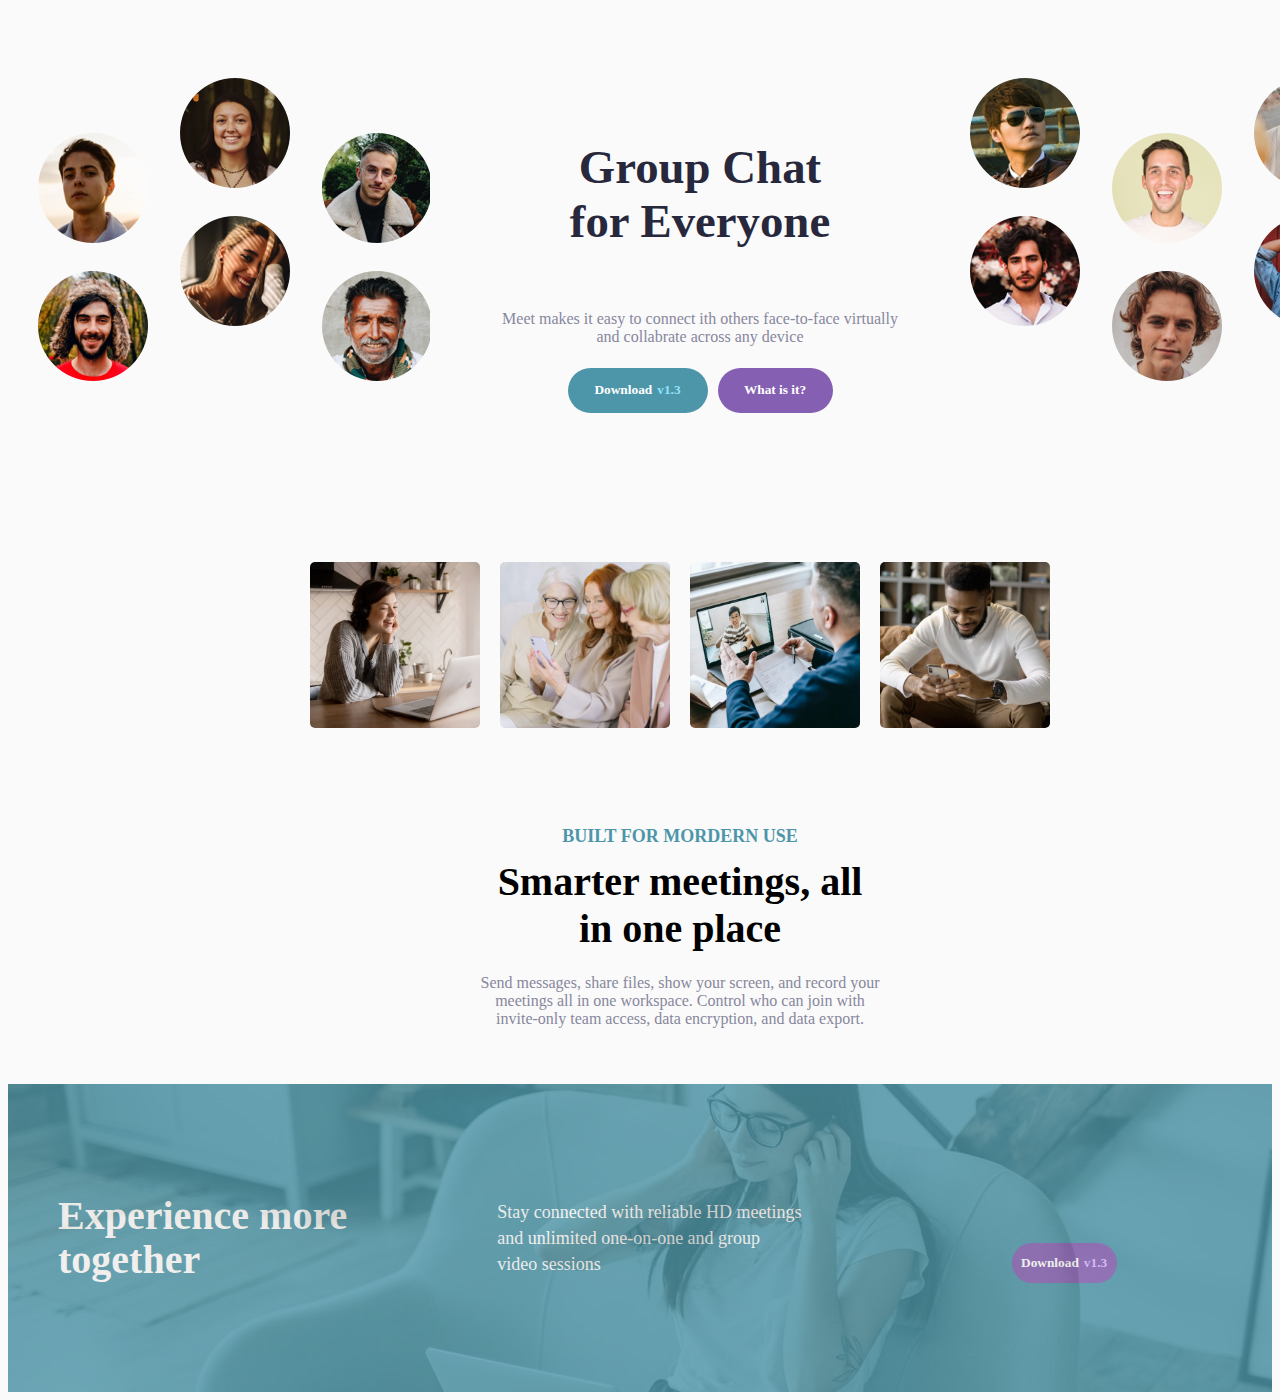
==== index.html @ 9045ade0 "On branch main  Your branch is up to date with 'origin/main'. Changes to be committed: 	modified:   " ====
<!DOCTYPE html>
<html lang="en">
  <meta charset="UTF-8">
  <meta name="viewport" content="width=device-width, initial-scale=1.0">
  <link rel="stylesheet" href="style.css" type="text/css">
  <link rel="icon" type="image/png" sizes="32x32" href="./assets/favicon-32x32.png">
    <title>Frontend Mentor | Meet landing page</title>
  <link rel="stylesheet" type="text/css" href="assets/red-hat-display-cufonfonts-webfont/style.css">
</head>
<body>
  <header>
    <div class="logo">
    </div>
  </header>
  <main class="main-container">
    <div class="hero-container">
      <div class="image-hero-left">
       
      </div>
      <div class="message-container">
        <div class="message1">
        <h3>Group Chat <br> for Everyone</h3>
        <p class="mini-message">Meet makes it easy to connect ith others face-to-face virtually <br> and collabrate across any device</p>
      </div>
      <div class="first-button-container">
        <button class="button1" type="submit"> Download  <div id="version">v1.3</div> </button>
        <button class="button2" type="menu">What is it?</button>
      </div>
      </div>
      <div class="image-hero-right">
        
      </div>
    </div>
    <div class="image-slide-container">
      <img id="slide1" src="assets/desktop/image-woman-in-videocall.jpg" alt="videocall">
      <img id="slide2" src="assets/desktop/image-women-videochatting.jpg" alt="">
      <img id="slide3" src="assets/desktop/image-men-in-meeting.jpg" alt="">
      <img id="slide4" src="assets/desktop/image-man-texting.jpg" alt="">
    </div>
    <div class="message-container2">
      <div class="message2">
        <p>BUILT FOR MORDERN USE</p>
      </div>
      <div class="message3">
        <p>Smarter meetings, all <br> in one place</p>
      </div>
      <div class="message4">
        <p>
          Send messages, share files, show your screen, and record your <br>
          meetings all in one workspace. Control who can join with <br>
          invite-only team access, data encryption, and data export.
      </p>
      </div>
    </div>
  </main>
  <footer class="footer-image">
    <div class="footer-container">
      <p class="message5">Experience more <br> together</p>
      <p class="message6">
        Stay connected with reliable HD meetings <br>
        and unlimited one-on-one and group <br>
        video sessions
      </p>
      <button class="button3" type="submit">Download  <span id="version1">v1.3</span> </button>
    </div>
  </footer>
</body>
</html>
---- style.css ----
body {
        display: flex;
        flex-direction: column;
        background-color: #FAFAFA;
        font-family: 'Red Hat Display Regular';
        overflow-x: hidden;
        overflow-y: scroll;
    }
    
    .main-container {
        display: flex;
        flex-direction: column;
        font-family: 'Red Hat Display Regular';
        margin-left: 30px;
        margin-right: -50px;
    }
    
    .logo {
        display: flex;
        flex-direction: row;
        justify-content: center; 
        margin-top: 20px;
    }
    
    .hero-container {
        display: flex;
        flex-direction: row;
        justify-items: center;
        align-content: center;
        margin-top: 50px;
    }
    
    .image-hero-left {
        display: flex;
        flex-direction: row;
        background: url(assets/desktop/image-hero-left.png) 0 0 no-repeat;
        width: 100%;
    }
    
    .image-hero-right {
        display: flex;
        flex-direction: row;
        background: url(assets/desktop/image-hero-right.png) 0 0 no-repeat;
        margin-right: -40px;
        width: 100%;
    }
    
    .message-container {
        display: flex;
        flex-direction: column;
        justify-items: center;
        justify-content: center;
        align-items: center;
        align-content: center;
        font-family: "Red Hat Display";
        width: 540px;
        height: 304px;
    }
    
    .message1 {
        display: flex;
        flex-direction: column;
        justify-content: center;
        align-items: center;
        align-content: center;
        justify-items: center;
        font-size: 40px;
        font-family: "Red Hat Display";
        text-align: center;
        color: #28283D;
        
        height: 150px;
        margin-top: 80px;
        width: 540px;
        height: 200px;
    
    }
    
    .mini-message {
        display: flex;
        font-family: "Red Hat Display";
        font-size: 16px;
        text-align: center;
        color: #87879D;
        flex-direction: column;
        justify-items: center;
        align-items: center;
    }
    
    .first-button-container {
        display: flex;
        flex-direction: row;
    }
    
    .button1 {
        display: flex;
        flex-direction: row;
        align-items: center;
        justify-content: center;
        column-gap: 5px;
        border-radius: 30px;
        border: 0px;
        width: 140px;
        height: 45px;
        top: 462px;
        font-weight: bold;
        color: #FFFFFF;
        background-color: #4D96A9;
        margin-top: 40px;
        font-family: "Red Hat Display";
       
    
    }
    
    .button1:hover {
        background-color: #71C0D4;
    }
    
    .button2 {
        display: flex;
        flex-direction: row;
        justify-content: center;
        align-items: center;
        border-radius: 30px;
        border: 0px;
        width: 115px;
        height: 45px;
        font-weight: bold;
        margin-left: 10px;
        color: #FFFFFF;
        background-color: #855FB1;
        margin-top: 40px;
        font-family: "Red Hat Display";
    }
    
    .button2:hover {
        background-color: #D9B8FF;
    }
    
    #version {
        color: #8FE3F9;
        font-weight: bold;
    }

    #version1 {
        color: #D9B8FF;
        font-weight: bold;
    }
    
    .image-slide-container {
        display: flex;
        flex-direction: row;
        column-gap: 20px;
        align-items: center;
        justify-items: center;
        justify-content: center;
        align-content: center;
        margin-top: 180px;
        
        width: 100%;
        height: 100%;
    }
    
    #slide1 {
        display: flex;
        flex-direction: row;
        width: 170px;
        height: 166.3px;
        border-radius: 5px;
    }
     
    #slide2 {
        display: flex;
        flex-direction: row;
        width: 170px;
        height: 166.3px;
        border-radius: 5px;
    }
    
    #slide3 {
        display: flex;
        flex-direction: row;
        width: 170px;
        height: 166.3px;
        border-radius: 5px;
    }
    
    #slide4 {
        display: flex;
        flex-direction: row;
        width: 170px;
        height: 166.3px;
        border-radius: 5px;
    }
    
    .message-container2 {
        display: flex;
        flex-direction: column;
        align-items: center;
        border-radius: 5px;
    
    }
    
    .message2 {
        color: #4D96A9;
        margin-top: 80px;
        text-align: center;
        font-family: "Red Hat Display";
        font-weight: bold;
        font-size: 18px;
        height: 0px;
    }
    
    .message3 {
        font-size: 40px;
        font-family: "Red Hat Display";
        font-weight: bold;
        text-align: center;
        height: 50px;
        margin-top: 10px;
        margin-bottom: 60px;
    
    }
    
    .message4 {
        display: flex;
        font-family: "Red Hat Display";
        font-size: small;
        font-size: 16px;
        text-align: center;
        color: #87879D;
        flex-direction: column;
        justify-items: center;
        align-items: center;
        margin-top: 30px;
    }
    
    .footer-image {
        display: flex;
        justify-content: center;
        align-content: center;
        background: url(assets/desktop/image-footer.jpg)0 0 no-repeat;
        margin-top: 40px;
        height: 308px;
        
    }
        
    
    
    .footer-container {
        
        display: flex;
        flex-direction: row;
        align-items: center;
        justify-items: center;
        background: #4D96A9;
        mix-blend-mode: normal;
        opacity: 0.8;
        width: 1440px;
        
        
    }
    
    
    .message5 {
        display: flex;
        flex-direction: row;
        align-items: center;
        margin-left: 50px;
        margin-right: 100PX;
        font-family: "Red Hat Display";
        font-style: normal;
        font-weight: 900;
        font-size: 40px;
        line-height: 44px;
        color: #FAFAFA;
        mix-blend-mode: unset;
    
    }
    
    .message6 {
        display: flex;
        flex-direction: row;
        align-items: center;
        font-family: "Red Hat Display";
        font-style: normal;
        font-weight: 500;
        font-size: 18px;
        line-height: 26px;
        color: #FAFAFA;
        margin-right: 200px;
        margin-left: 50px;
    }
    
    .button3 {
        display: flex;
        flex-direction: row;
        align-items: center;
        justify-items: center;
        justify-content: center;
        column-gap: 5px;
        border-radius: 30px;
        border: 0px;
        width: 105px;
        height: 40px;
        font-family: "Red Hat Display";
        font-weight: bold;
        margin-left: 10px;
        color: #FFFFFF;
        background-color: #855FB1;
        margin-top: 50px;
       
    }
    
    .button3:hover {
        background-color: #D9B8FF;
    }


/*Desktop screen*/
@media (min-width: 1440px) {
    body {
        display: flex;
        flex-direction: column;
        background-color: #FAFAFA;
        font-family: "Red Hat Display";
        overflow-x: hidden;
        overflow-y: scroll;
    }
    
    
    
    .logo {
        background: url(assets/logo.svg);
        display: flex;
        flex-direction: row;
        justify-content: center;
        margin-top: 40px;
        width: 119px;
        height: 28px;
    }
    
    .hero-container {
        display: flex;
        flex-direction: row;
        align-content: center;
        align-items: center;
        column-gap: 40px;
        margin-top: 50px;
        column-gap: 50px;
    }
    
    .image-hero-left {
        display: flex;
        justify-content: flex-start;
        align-items: flex-start;
        background: url(assets/desktop/image-hero-left.png) 0 0 no-repeat;
        margin-right: 60px;
        height: 303px;
    }
    
    .image-hero-right {
        display: flex;
        justify-content: flex-end;
        align-content: flex-end;
        background: url(assets/desktop/image-hero-right.png) 0 0 no-repeat;
        height: 303px;
        margin-right: -80px;
        
    }
    
    .message-container {
        display: flex;
        flex-direction: column;
        justify-items: center;
        justify-content: center;
        align-items: center;
        align-content: center;
        font-family: "Red Hat Display";
        height: 304px;
        margin-right: 30px;
    }
    
    .message1 {
        display: flex;
        flex-direction: column;
        justify-content: center;
        align-items: center;
        align-content: center;
        justify-items: center;
        font-size: 40px;
        font-family: "Red Hat Display";
        text-align: center;
        color: #28283D;
    
        margin-top: 80px;
        width: 540px;
    
    }
    
    .mini-message {
        display: flex;
        font-family: "Red Hat Display";
        font-size: 16px;
        text-align: center;
        color: #87879D;
        flex-direction: column;
        justify-items: center;
        align-items: center;
    }
    
    .first-button-container {
        display: flex;
        flex-direction: row;
    }
    
    .button1 {
        display: flex;
        flex-direction: row;
        align-items: center;
        justify-content: center;
        column-gap: 5px;
        border-radius: 30px;
        border: 0px;
        width: 140px;
        height: 45px;
        top: 462px;
        font-weight: bold;
        color: #FFFFFF;
        background-color: #4D96A9;
        margin-top: 40px;
        font-family: "Red Hat Display";
       
    
    }
    
    .button1:hover {
        background-color: #71C0D4;
    }
    
    .button2 {
        display: flex;
        flex-direction: row;
        justify-content: center;
        align-items: center;
        border-radius: 30px;
        border: 0px;
        width: 115px;
        height: 45px;
        font-weight: bold;
        margin-left: 10px;
        color: #FFFFFF;
        background-color: #855FB1;
        margin-top: 40px;
        font-family: "Red Hat Display";
    }
    
    .button2:hover {
        background-color: #D9B8FF;
    }
    
    #version {
        color: #8FE3F9;
        font-weight: bold;
    }

    #version1 {
        color: #D9B8FF;
        font-weight: bold;
    }
    
    .image-slide-container {
        display: flex;
        flex-direction: row;
        align-content: space-between;
        column-gap: 20px;
        align-items: center;
        justify-items: center;
        justify-content: center;
        align-content: center;
        margin-top: 180px;
        
        width: 100%;
        height: 100%;
    }
    
    #slide1 {
        display: flex;
        flex-direction: row;
        width: 170px;
        height: 166.3px;
        border-radius: 5px;
    }
     
    #slide2 {
        display: flex;
        flex-direction: row;
        width: 170px;
        height: 166.3px;
        border-radius: 5px;
    }
    
    #slide3 {
        display: flex;
        flex-direction: row;
        width: 170px;
        height: 166.3px;
        border-radius: 5px;
    }
    
    #slide4 {
        display: flex;
        flex-direction: row;
        width: 170px;
        height: 166.3px;
        border-radius: 5px;
    }
    
    .message-container2 {
        display: flex;
        flex-direction: column;
        align-items: center;
        margin-left: 30px;
        border-radius: 5px;
    
    }
    
    .message2 {
        color: #4D96A9;
        margin-top: 80px;
        text-align: center;
        font-family: "Red Hat Display";
        font-weight: bold;
        font-size: 18px;
        height: 0px;
    }
    
    .message3 {
        font-size: 40px;
        font-family: "Red Hat Display";
        font-weight: bold;
        text-align: center;
        height: 50px;
        margin-top: 10px;
        margin-bottom: 60px;
    
    }
    
    .message4 {
        display: flex;
        font-family: "Red Hat Display";
        font-size: small;
        font-size: 16px;
        text-align: center;
        color: #87879D;
        flex-direction: column;
        justify-items: center;
        align-items: center;
        margin-top: 30px;
    }
    
    .footer-image {
        display: flex;
        justify-content: center;
        align-content: center;
        background: url(assets/desktop/image-footer.jpg)0 0 no-repeat;
        margin-top: 40px;
        height: 308px;
        width: 1440px;

        
    }
        
    
    
    .footer-container {
        
        display: flex;
        flex-direction: row;
        align-items: center;
        justify-items: center;
        justify-content: space-evenly;
        background: #4D96A9;
        mix-blend-mode: normal;
        opacity: 0.8;
        width: 1440px;
        
        
    }
    
    
    .message5 {
        display: flex;
        flex-direction: row;
        align-items: center;
        font-family: "Red Hat Display";
        font-style: normal;
        font-weight: 900;
        font-size: 40px;
        line-height: 44px;
        color: #FAFAFA;
    
    }
    
    .message6 {
        display: flex;
        flex-direction: row;
        align-items: center;
        font-family: "Red Hat Display";
        font-style: normal;
        font-weight: 500;
        font-size: 18px;
        line-height: 26px;
        color: #FAFAFA;
    }
    
    .button3 {
        display: flex;
        flex-direction: row;
        align-items: center;
        justify-items: center;
        justify-content: center;
        column-gap: 5px;
        border-radius: 30px;
        border: 0px;
        width: 105px;
        height: 40px;
        font-family: "Red Hat Display";
        font-weight: bold;
        color: #FFFFFF;
        background-color: #855FB1;
        margin-top: 40px;
       
    }
    
    .button3:hover {
        background-color: #D9B8FF;
    }



}

/*Tablet screen*/
@media (max-width: 768px) {
    body {
        display: flex;
        flex-direction: column;
        background: #FAFAFA;
    }
    

    .logo {
        background: url(assets/logo.svg) 0 0 no-repeat;
        display: flex;
        margin-top: 20px;
        height: 28px;
    }

    .main-container {
        display: flex;
        flex-direction: column;
        align-items: center;
        align-content: center;
        justify-items: center;
    }

    .hero-container {
        background: url(assets/tablet/image-hero.png) 0 0 no-repeat;
        margin-top: 50px;
        align-items: center;
        justify-items: center;
        width: 820px;
        height: 303px;
    }

    .image-hero-left {
        display: none;
    }

    .image-hero-right {
        display: none;
    }

    .message-container {
        display: flex;
        flex-direction: column;
        align-items: center;
        justify-items: center;
        margin-top: 320px;
        

    }

    .message1 {
        display: flex;
        flex-direction: column;
        align-items: center;
        align-content: center;
        justify-items: center;
        justify-content: center;
    }

    .image-slide-container {
        display: flex;
        flex-direction: row;
        align-items: center;
        align-content: center;
        justify-items: center;
        column-gap: 15px;
        margin: 550px 0px 20px 50px  ;
    }

    #slide1 {
        display: flex;
        flex-direction: row;
        align-items: center;
        width: 170px;
        height: 166.3px;
        border-radius: 5px;
    }
     
    #slide2 {
        display: flex;
        flex-direction: row;
        width: 170px;
        height: 166.3px;
        border-radius: 5px;
    }
    
    #slide3 {
        display: flex;
        flex-direction: row;
        width: 170px;
        height: 166.3px;
        border-radius: 5px;
    }
    
    #slide4 {
        display: flex;
        flex-direction: row;
        width: 170px;
        height: 166.3px;
        border-radius: 5px;
    }

    .message-container2 {
        display: flex;
        flex-direction: column;
        align-items: center;
        align-content: center;
        justify-items: center;
        justify-content: stretch;
        margin-left: 150px;
        margin-bottom: 200px;
        width: 573px;
        height: 240px;
    }

    
    .footer-image {
        display: flex;
        background: url(assets/tablet/image-footer.jpg)0 0 no-repeat;
        margin-top: 40px;
        width: 890px;
        height: 428px;
    }
    .footer-container {
        display: flex;
        flex-direction: column;
        width: 890px;
        height: 428px;
        
    }

    .message5 {
        display: flex;
        flex-direction: row;
        align-content: center;
        align-items: center;
        align-content: center;
        justify-items: center;

    }

    .message6 {
        display: flex;
        flex-direction: row;

    }
}

/*Mobile screen*/
@media (max-width: 375px) {
    body {
        display: flex;
        
    }

}
---- assets/red-hat-display-cufonfonts-webfont/style.css ----
/* #### Generated By: http://www.cufonfonts.com #### */

    @font-face {
    font-family: 'Red Hat Display Regular';
    font-style: normal;
    font-weight: normal;
    src: local('Red Hat Display Regular'), url('RedHatDisplay-Regular.woff') format('woff');
    }
    

    @font-face {
    font-family: 'Red Hat Display Italic';
    font-style: normal;
    font-weight: normal;
    src: local('Red Hat Display Italic'), url('RedHatDisplay-Italic.woff') format('woff');
    }
    

    @font-face {
    font-family: 'Red Hat Display Medium';
    font-style: normal;
    font-weight: normal;
    src: local('Red Hat Display Medium'), url('RedHatDisplay-Medium.woff') format('woff');
    }
    

    @font-face {
    font-family: 'Red Hat Display Medium Italic';
    font-style: normal;
    font-weight: normal;
    src: local('Red Hat Display Medium Italic'), url('RedHatDisplay-MediumItalic.woff') format('woff');
    }
    

    @font-face {
    font-family: 'Red Hat Display Bold';
    font-style: normal;
    font-weight: normal;
    src: local('Red Hat Display Bold'), url('RedHatDisplay-Bold.woff') format('woff');
    }
    

    @font-face {
    font-family: 'Red Hat Display Bold Italic';
    font-style: normal;
    font-weight: normal;
    src: local('Red Hat Display Bold Italic'), url('RedHatDisplay-BoldItalic.woff') format('woff');
    }
    

    @font-face {
    font-family: 'Red Hat Display Black';
    font-style: normal;
    font-weight: normal;
    src: local('Red Hat Display Black'), url('RedHatDisplay-Black.woff') format('woff');
    }
    

    @font-face {
    font-family: 'Red Hat Display Black Italic';
    font-style: normal;
    font-weight: normal;
    src: local('Red Hat Display Black Italic'), url('RedHatDisplay-BlackItalic.woff') format('woff');
    }
    

    @font-face {
    font-family: 'Red Hat Text Regular';
    font-style: normal;
    font-weight: normal;
    src: local('Red Hat Text Regular'), url('RedHatText-Regular.woff') format('woff');
    }
    

    @font-face {
    font-family: 'Red Hat Text Italic';
    font-style: normal;
    font-weight: normal;
    src: local('Red Hat Text Italic'), url('RedHatText-Italic.woff') format('woff');
    }
    

    @font-face {
    font-family: 'Red Hat Text Medium';
    font-style: normal;
    font-weight: normal;
    src: local('Red Hat Text Medium'), url('RedHatText-Medium.woff') format('woff');
    }
    

    @font-face {
    font-family: 'Red Hat Text Medium Italic';
    font-style: normal;
    font-weight: normal;
    src: local('Red Hat Text Medium Italic'), url('RedHatText-MediumItalic.woff') format('woff');
    }
    

    @font-face {
    font-family: 'Red Hat Text Bold';
    font-style: normal;
    font-weight: normal;
    src: local('Red Hat Text Bold'), url('RedHatText-Bold.woff') format('woff');
    }
    

    @font-face {
    font-family: 'Red Hat Text Bold Italic';
    font-style: normal;
    font-weight: normal;
    src: local('Red Hat Text Bold Italic'), url('RedHatText-BoldItalic.woff') format('woff');
    }
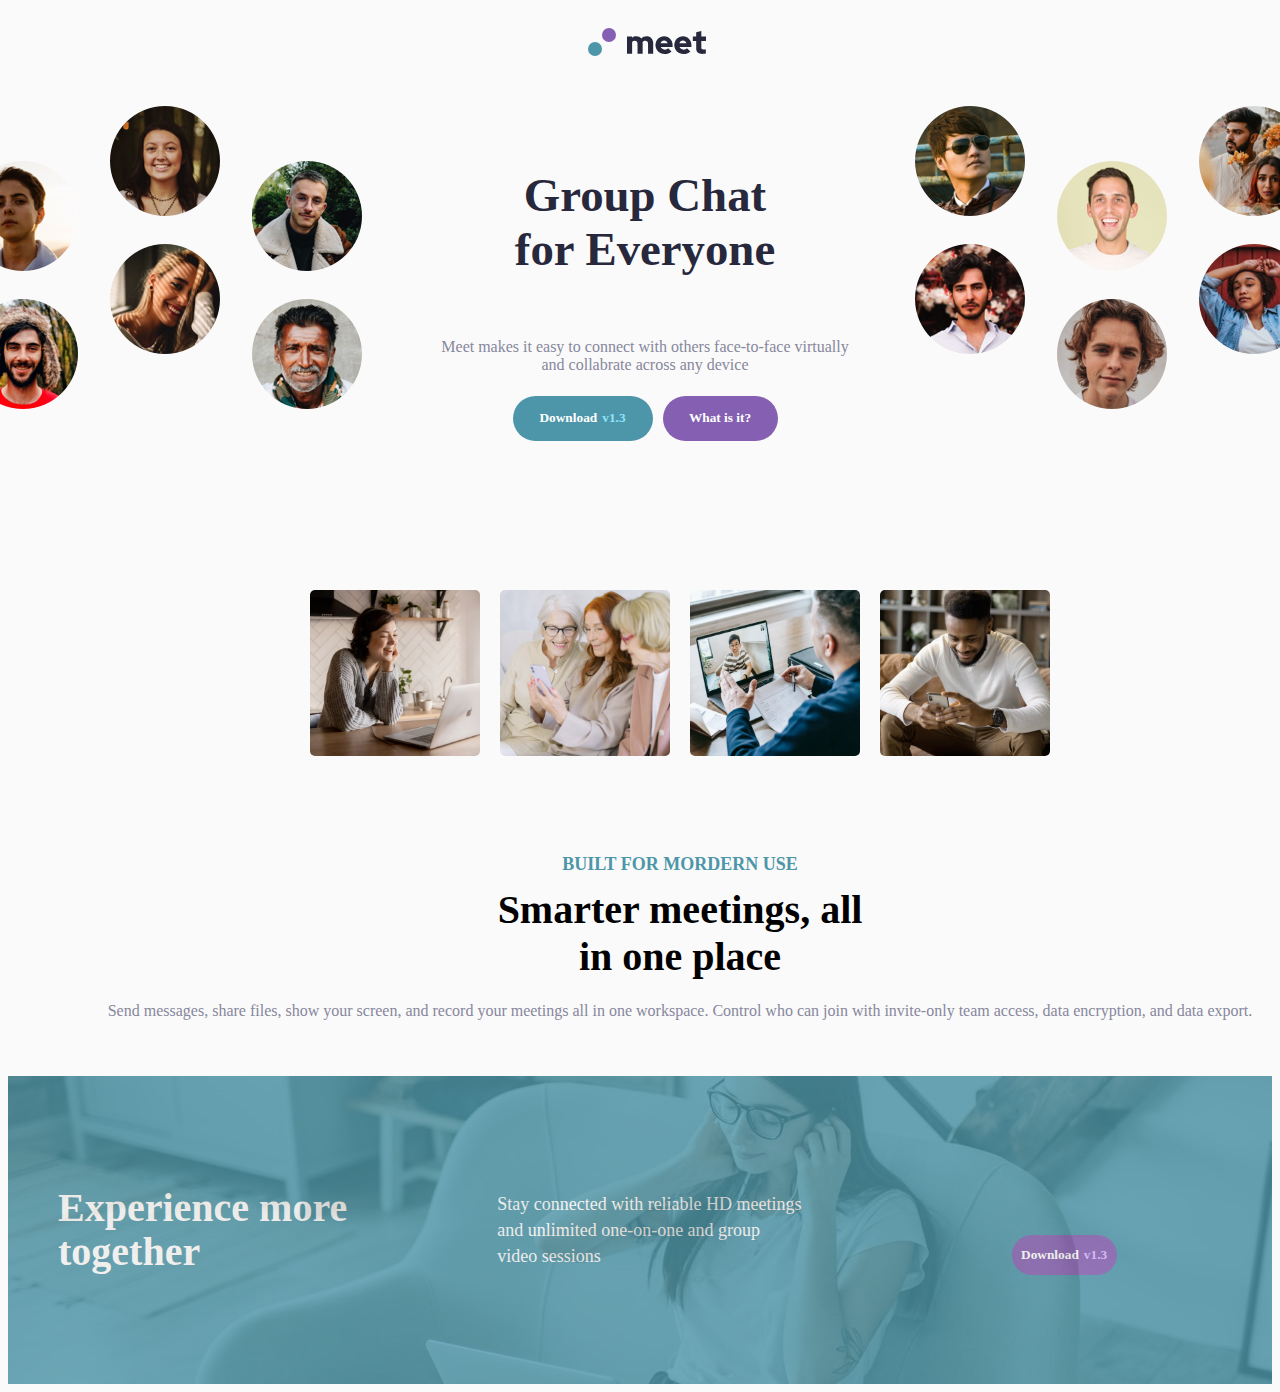
==== commit 55c91c43: "On branch main our branch is ahead of 'origin/main' by 1 commit. (use "git push" to publish your loc" ====
--- a/index.html
+++ b/index.html
@@ -8,7 +8,7 @@
   <link rel="stylesheet" type="text/css" href="assets/red-hat-display-cufonfonts-webfont/style.css">
 </head>
 <body>
-  <header>
+  <header class="logo-container">
     <div class="logo">
     </div>
   </header>
@@ -20,7 +20,7 @@
       <div class="message-container">
         <div class="message1">
         <h3>Group Chat <br> for Everyone</h3>
-        <p class="mini-message">Meet makes it easy to connect ith others face-to-face virtually <br> and collabrate across any device</p>
+        <p class="mini-message">Meet makes it easy to connect with others face-to-face virtually <br> and collabrate across any device</p>
       </div>
       <div class="first-button-container">
         <button class="button1" type="submit"> Download  <div id="version">v1.3</div> </button>
@@ -46,9 +46,7 @@
       </div>
       <div class="message4">
         <p>
-          Send messages, share files, show your screen, and record your <br>
-          meetings all in one workspace. Control who can join with <br>
-          invite-only team access, data encryption, and data export.
+          Send messages, share files, show your screen, and record your meetings all in one workspace. Control who can join with invite-only team access, data encryption, and data export.
       </p>
       </div>
     </div>
--- a/style.css
+++ b/style.css
@@ -18,9 +18,14 @@
     
     .logo {
         display: flex;
-        flex-direction: row;
+        background: url(assets/logo.svg) 0 0 no-repeat;
+        flex-direction: row;
+        align-items: center;
+        align-content: center;
         justify-content: center; 
+        margin-left: 580px;
         margin-top: 20px;
+        height: 28px;
     }
     
     .hero-container {
@@ -36,13 +41,14 @@
         flex-direction: row;
         background: url(assets/desktop/image-hero-left.png) 0 0 no-repeat;
         width: 100%;
+        margin-left: -70px;
     }
     
     .image-hero-right {
         display: flex;
         flex-direction: row;
         background: url(assets/desktop/image-hero-right.png) 0 0 no-repeat;
-        margin-right: -40px;
+        margin-right: 0px;
         width: 100%;
     }
     
@@ -650,11 +656,15 @@
         background: #FAFAFA;
     }
     
+    .logo-container {
+       nav-down: root;
+    }
 
     .logo {
         background: url(assets/logo.svg) 0 0 no-repeat;
         display: flex;
         margin-top: 20px;
+        margin-left: 340px;
         height: 28px;
     }
 
@@ -671,7 +681,7 @@
         margin-top: 50px;
         align-items: center;
         justify-items: center;
-        width: 820px;
+        width: 890px;
         height: 303px;
     }
 
@@ -687,10 +697,12 @@
         display: flex;
         flex-direction: column;
         align-items: center;
-        justify-items: center;
-        margin-top: 320px;
-        
-
+        align-content: center;
+        justify-items: center;
+        justify-content: center;
+        margin-top: 620px;
+        margin-left: 150px;
+        margin-right: -200px;
     }
 
     .message1 {
@@ -708,8 +720,8 @@
         align-items: center;
         align-content: center;
         justify-items: center;
-        column-gap: 15px;
-        margin: 550px 0px 20px 50px  ;
+        column-gap: 10px;
+        margin: 550px 70px 0px 0px  ;
     }
 
     #slide1 {
@@ -752,7 +764,6 @@
         align-content: center;
         justify-items: center;
         justify-content: stretch;
-        margin-left: 150px;
         margin-bottom: 200px;
         width: 573px;
         height: 240px;
@@ -761,33 +772,60 @@
     
     .footer-image {
         display: flex;
+        flex-direction: column;
         background: url(assets/tablet/image-footer.jpg)0 0 no-repeat;
         margin-top: 40px;
         width: 890px;
         height: 428px;
+        align-items: center;
+        align-content: center;
+        justify-content: center;
+        justify-items: center;
     }
     .footer-container {
         display: flex;
         flex-direction: column;
         width: 890px;
         height: 428px;
+        align-items: center;
+        align-content: center;
+        justify-content: center;
+        justify-items: center;
+        margin-left: -30px;
+
         
     }
 
     .message5 {
         display: flex;
         flex-direction: row;
-        align-content: center;
-        align-items: center;
-        align-content: center;
-        justify-items: center;
-
+        text-align: center;
+        align-content: center;
+        align-items: center;
+        align-content: center;
+        justify-items: center;
+        margin-right: 120px;
     }
 
     .message6 {
         display: flex;
         flex-direction: row;
-
+        text-align: center;
+        align-content: center;
+        align-items: center;
+        align-content: center;
+        justify-items: center;
+        margin-left: 120px;
+
+    }
+
+    .button3 {
+        display: flex;
+        align-content: center;
+        align-items: center;
+        align-content: center;
+        justify-items: center;
+        margin-right: 100px;
     }
 }
 
@@ -795,7 +833,73 @@
 @media (max-width: 375px) {
     body {
         display: flex;
-        
-    }
-
+        flex-direction: column;
+        background-color: #FAFAFA;
+        font-family: 'Red Hat Display Regular';
+        overflow-x: hidden;
+        overflow-y: scroll;
+        width: 414px;
+    }
+
+    .logo-container {
+        nav-down: root;
+     }
+
+    .logo {
+        background: url(assets/logo.svg) 0 0 no-repeat;
+        display: flex;
+        flex-direction: column;
+        align-items: flex-start;
+        width: 414px;
+        margin-top: 20px;
+        height: 28px;
+    }
+    
+    .main-container {
+        display: flex;
+        flex-direction: column;
+        align-items: center;
+        align-content: center;
+        justify-items: center;
+        margin-left: auto;
+    }
+    .hero-container {
+        display: flex;
+        flex-direction: column;
+        background: url(assets/tablet/image-hero.png) 0 0 no-repeat;
+        align-items: center;
+    }
+
+    .image-hero-left {
+        display: none;
+    }
+
+    .image-hero-right {
+        display: none;
+
+    }
+   
+    .message-container {
+        display: flex;
+        flex-direction: column;
+        margin-top: 300px;
+        margin-left: -250px;
+    }
+    .first-button-container {
+        display: flex;
+        flex-direction: column;
+        align-items: flex-start;
+        justify-items: flex-start;
+    }
+    .button2 {
+        margin-top: 5px;
+    }
+
+    .image-slide-container {
+        display: flex;
+        flex-direction: column;
+        
+    }
 }
+
+
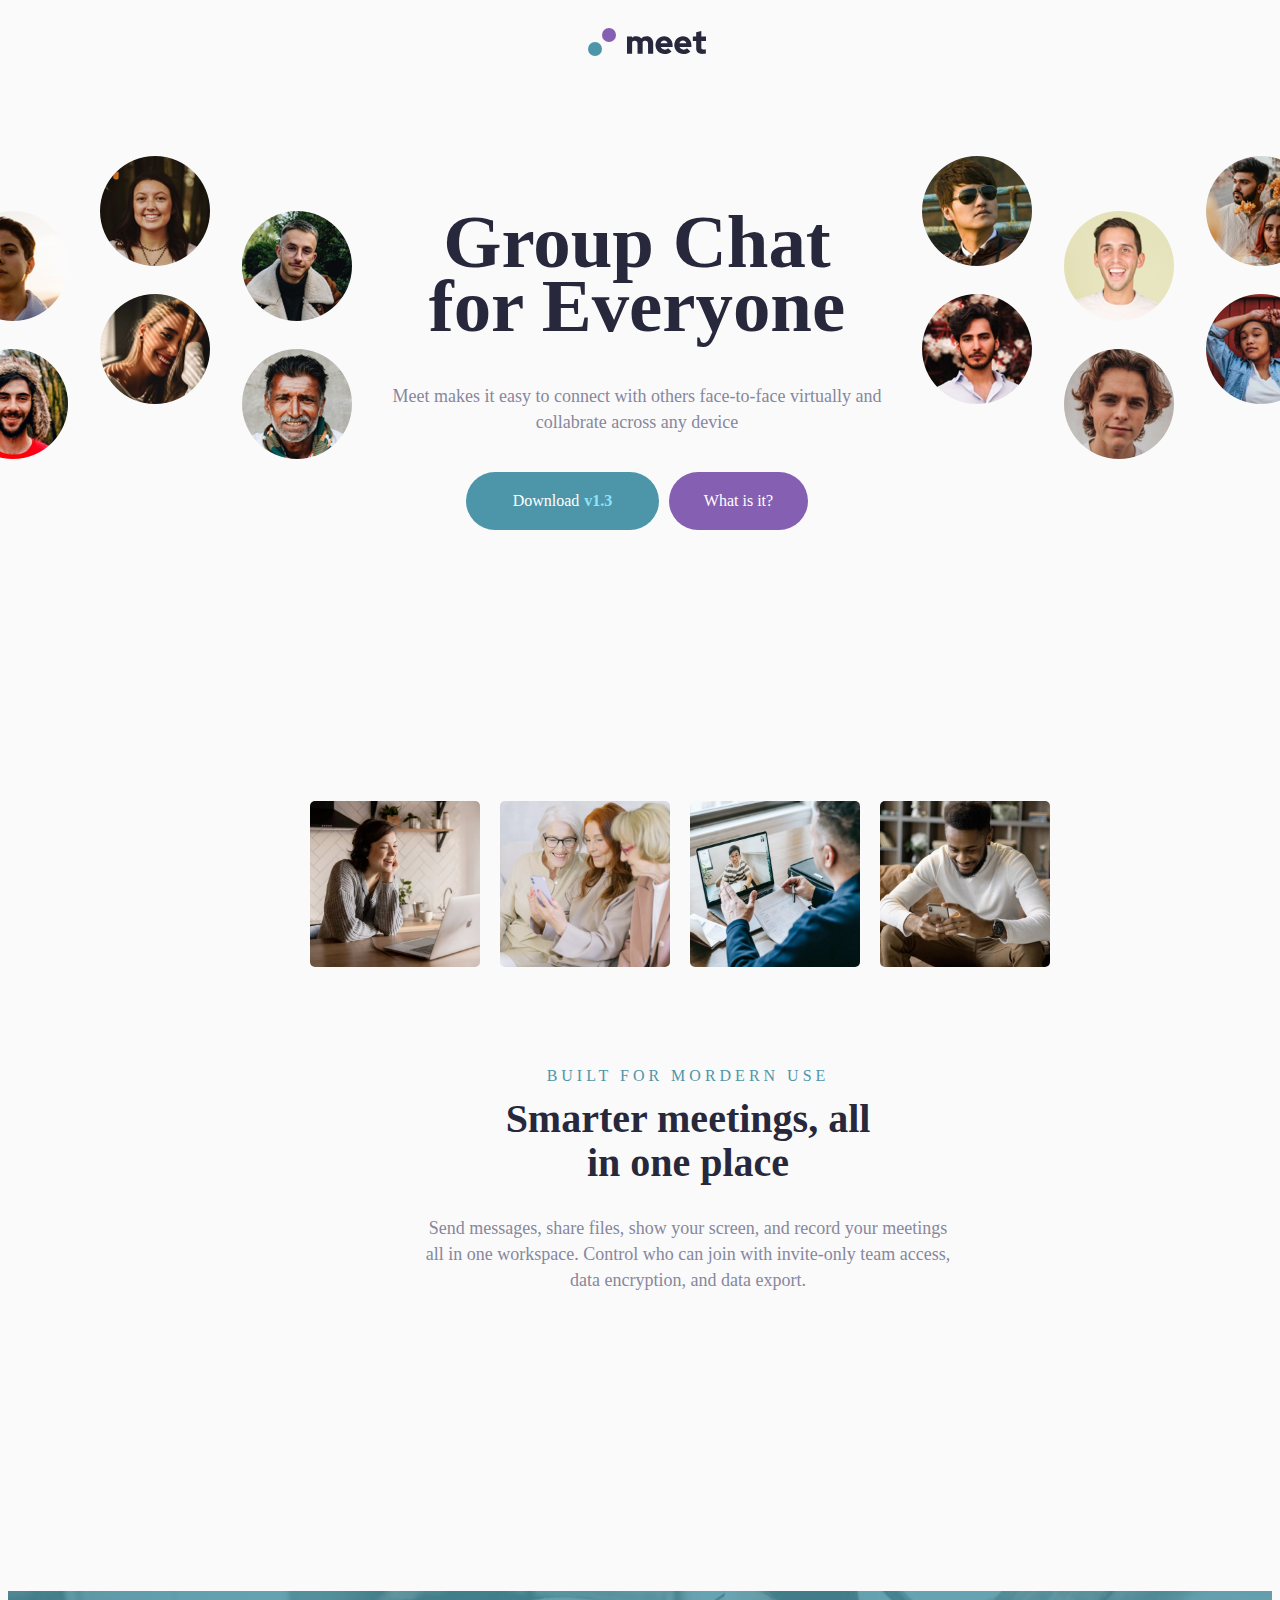
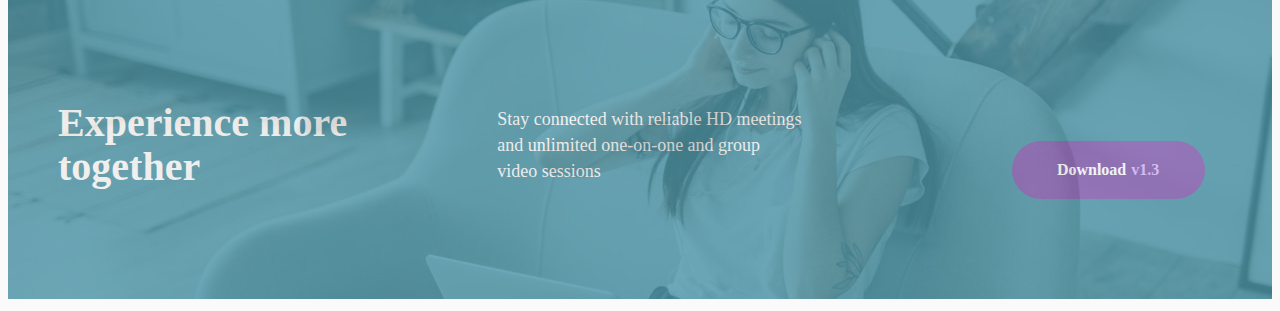
==== commit 2cc5b25e: "On branch main  Your branch is up to date with 'origin/main'. Changes to be committed: 	modified:   " ====
--- a/index.html
+++ b/index.html
@@ -20,7 +20,7 @@
       <div class="message-container">
         <div class="message1">
         <h3>Group Chat <br> for Everyone</h3>
-        <p class="mini-message">Meet makes it easy to connect with others face-to-face virtually <br> and collabrate across any device</p>
+        <p class="mini-message">Meet makes it easy to connect with others face-to-face virtually and collabrate across any device</p>
       </div>
       <div class="first-button-container">
         <button class="button1" type="submit"> Download  <div id="version">v1.3</div> </button>
@@ -28,7 +28,6 @@
       </div>
       </div>
       <div class="image-hero-right">
-        
       </div>
     </div>
     <div class="image-slide-container">
--- a/style.css
+++ b/style.css
@@ -6,6 +6,7 @@
         font-family: 'Red Hat Display Regular';
         overflow-x: hidden;
         overflow-y: scroll;
+        height: 1895px;
     }
     
     .main-container {
@@ -31,30 +32,34 @@
     .hero-container {
         display: flex;
         flex-direction: row;
-        justify-items: center;
-        align-content: center;
-        margin-top: 50px;
+        column-gap: 15px;
+        justify-items: center;
+        align-content: center;
+        margin-top: 100px;
+        width: 1504px;
     }
     
     .image-hero-left {
         display: flex;
         flex-direction: row;
         background: url(assets/desktop/image-hero-left.png) 0 0 no-repeat;
-        width: 100%;
-        margin-left: -70px;
+        width: 394px;
+        height: 303px;
+        margin-left: -80px;
     }
     
     .image-hero-right {
         display: flex;
         flex-direction: row;
         background: url(assets/desktop/image-hero-right.png) 0 0 no-repeat;
-        margin-right: 0px;
-        width: 100%;
+        width: 394px;
+        height: 303px;
     }
     
     .message-container {
         display: flex;
         flex-direction: column;
+        text-align: justify;
         justify-items: center;
         justify-content: center;
         align-items: center;
@@ -62,6 +67,7 @@
         font-family: "Red Hat Display";
         width: 540px;
         height: 304px;
+        top: 169px;
     }
     
     .message1 {
@@ -73,30 +79,40 @@
         justify-items: center;
         font-size: 40px;
         font-family: "Red Hat Display";
+        font-style: normal;
+        font-weight: 900px;
+        font-size: 64px;
+        line-height: 64px;
         text-align: center;
         color: #28283D;
-        
         height: 150px;
-        margin-top: 80px;
+        margin-top: 100px;
+        width: 498px;
+        height: 216px;
+    
+    }
+    
+    .mini-message {
+        display: flex;
+        font-family: "Red Hat Display";
+        font-style: normal;
+        font-weight: 500;
+        font-size: 18px;
+        line-height: 26px;
+        text-align: center;
         width: 540px;
-        height: 200px;
-    
-    }
-    
-    .mini-message {
-        display: flex;
-        font-family: "Red Hat Display";
-        font-size: 16px;
-        text-align: center;
+        height: 52px;
         color: #87879D;
         flex-direction: column;
         justify-items: center;
         align-items: center;
+        margin-top: -30px;
     }
     
     .first-button-container {
         display: flex;
         flex-direction: row;
+        margin-top: 30px;
     }
     
     .button1 {
@@ -107,20 +123,23 @@
         column-gap: 5px;
         border-radius: 30px;
         border: 0px;
-        width: 140px;
-        height: 45px;
+        width: 193px;
+        height: 58px;
         top: 462px;
-        font-weight: bold;
         color: #FFFFFF;
         background-color: #4D96A9;
         margin-top: 40px;
         font-family: "Red Hat Display";
-       
+        font-style: normal;
+        font-weight: 900px;
+        font-size: 16px;
+        line-height: 26px;
     
     }
     
     .button1:hover {
-        background-color: #71C0D4;
+        background-color: #8FE3F9;
+        cursor: pointer;
     }
     
     .button2 {
@@ -130,23 +149,31 @@
         align-items: center;
         border-radius: 30px;
         border: 0px;
-        width: 115px;
-        height: 45px;
-        font-weight: bold;
+        width: 139px;
+        height: 58px;
         margin-left: 10px;
         color: #FFFFFF;
         background-color: #855FB1;
         margin-top: 40px;
         font-family: "Red Hat Display";
+        font-style: normal;
+        font-weight: 900px;
+        font-size: 16px;
+        line-height: 26px;
     }
     
     .button2:hover {
         background-color: #D9B8FF;
+        cursor: pointer;
     }
     
     #version {
         color: #8FE3F9;
-        font-weight: bold;
+        font-family: 'Red Hat Display';
+        font-style: normal;
+        font-weight: 900;
+        font-size: 16px;
+        line-height: 26px;
     }
 
     #version1 {
@@ -162,7 +189,7 @@
         justify-items: center;
         justify-content: center;
         align-content: center;
-        margin-top: 180px;
+        margin-top: 341px;
         
         width: 100%;
         height: 100%;
@@ -204,7 +231,12 @@
         display: flex;
         flex-direction: column;
         align-items: center;
+        align-content: center;
+        justify-content: center; 
+        text-align: center;
+        margin-left: 380px;
         border-radius: 5px;
+        width: 540px;
     
     }
     
@@ -213,16 +245,27 @@
         margin-top: 80px;
         text-align: center;
         font-family: "Red Hat Display";
-        font-weight: bold;
-        font-size: 18px;
+        font-style: normal;
+        font-weight: 900px;
+        line-height: 26px;
+        letter-spacing: 4px;
+        text-transform: uppercase;
+        font-size: 16px;
         height: 0px;
     }
     
     .message3 {
+        display: flex;
+        font-family: "Red Hat Display";
+        font-style: normal;
+        font-weight: 900;
         font-size: 40px;
-        font-family: "Red Hat Display";
-        font-weight: bold;
-        text-align: center;
+        line-height: 44px;
+        /* or 110% */
+
+        text-align: center;
+
+        color: #28283D;
         height: 50px;
         margin-top: 10px;
         margin-bottom: 60px;
@@ -232,14 +275,18 @@
     .message4 {
         display: flex;
         font-family: "Red Hat Display";
-        font-size: small;
-        font-size: 16px;
+       font-style: normal;
+        font-weight: 500;
+        font-size: 18px;
+        line-height: 26px;
         text-align: center;
         color: #87879D;
         flex-direction: column;
         justify-items: center;
         align-items: center;
         margin-top: 30px;
+        width: 540px;
+        
     }
     
     .footer-image {
@@ -247,7 +294,7 @@
         justify-content: center;
         align-content: center;
         background: url(assets/desktop/image-footer.jpg)0 0 no-repeat;
-        margin-top: 40px;
+        margin-top: 280px;
         height: 308px;
         
     }
@@ -264,7 +311,7 @@
         mix-blend-mode: normal;
         opacity: 0.8;
         width: 1440px;
-        
+        height: 308px;
         
     }
     
@@ -306,12 +353,15 @@
         justify-items: center;
         justify-content: center;
         column-gap: 5px;
-        border-radius: 30px;
+        border-radius: 29px;
         border: 0px;
-        width: 105px;
-        height: 40px;
-        font-family: "Red Hat Display";
-        font-weight: bold;
+        width: 193px;
+        height: 58px;
+        font-family: "Red Hat Display";
+        font-style: normal;
+        font-weight: 900;
+        font-size: 16px;
+        line-height: 26px;
         margin-left: 10px;
         color: #FFFFFF;
         background-color: #855FB1;
@@ -320,105 +370,118 @@
     }
     
     .button3:hover {
-        background-color: #D9B8FF;
+        background-color: #B188DD;
+        cursor: pointer;
     }
 
 
 /*Desktop screen*/
-@media (min-width: 1440px) {
+
+
+/*Tablet screen*/
+@media (max-width: 768px) {
     body {
         display: flex;
-        flex-direction: column;
-        background-color: #FAFAFA;
-        font-family: "Red Hat Display";
-        overflow-x: hidden;
-        overflow-y: scroll;
-    }
-    
-    
-    
+        position: relative;
+        flex-direction: column;
+        background: #FAFAFA;
+        width: 768px;
+        height: 2128px;
+    }
+    
+    .logo-container {
+       nav-down: root;
+    }
+
     .logo {
-        background: url(assets/logo.svg);
-        display: flex;
-        flex-direction: row;
-        justify-content: center;
-        margin-top: 40px;
-        width: 119px;
+        background: url(assets/logo.svg) 0 0 no-repeat;
+        display: flex;
+        margin-top: 20px;
+        margin-left: 380px;
         height: 28px;
     }
-    
+
+    .main-container {
+        display: flex;
+        flex-direction: column;
+        align-items: center;
+        align-content: center;
+        justify-items: center;
+    }
+
     .hero-container {
         display: flex;
-        flex-direction: row;
-        align-content: center;
-        align-items: center;
-        column-gap: 40px;
+        background: url(assets/tablet/image-hero.png) 0 0 no-repeat;
         margin-top: 50px;
-        column-gap: 50px;
-    }
-    
+        align-items: center;
+        justify-items: center;
+        flex-basis: content;
+        column-gap: 20px;
+        margin-left: 30px;
+        margin-top: 90px;
+        width: 820px;
+        height: 303px;
+    }
+
     .image-hero-left {
-        display: flex;
-        justify-content: flex-start;
-        align-items: flex-start;
-        background: url(assets/desktop/image-hero-left.png) 0 0 no-repeat;
-        margin-right: 60px;
-        height: 303px;
-    }
-    
+        display: none;
+    }
+
     .image-hero-right {
-        display: flex;
-        justify-content: flex-end;
-        align-content: flex-end;
-        background: url(assets/desktop/image-hero-right.png) 0 0 no-repeat;
-        height: 303px;
-        margin-right: -80px;
-        
-    }
-    
+        display: none;
+    }
+
     .message-container {
         display: flex;
         flex-direction: column;
-        justify-items: center;
-        justify-content: center;
-        align-items: center;
-        align-content: center;
-        font-family: "Red Hat Display";
-        height: 304px;
-        margin-right: 30px;
-    }
-    
+        align-items: center;
+        align-content: center;
+        justify-items: center;
+        justify-content: center;
+        margin-top: 680px;
+        margin-left: 150px;
+        margin-right: -200px;
+    }
+
     .message1 {
         display: flex;
         flex-direction: column;
-        justify-content: center;
-        align-items: center;
-        align-content: center;
-        justify-items: center;
-        font-size: 40px;
-        font-family: "Red Hat Display";
-        text-align: center;
+        align-items: center;
+        align-content: center;
+        justify-items: center;
+        justify-content: center;
+
+        font-family: 'Red Hat Display';
+        font-style: normal;
+        font-weight: 900;
+        font-size: 48px;
+        line-height: 48px;
+        /* or 100% */
+
+        text-align: center;
+
         color: #28283D;
-    
-        margin-top: 80px;
-        width: 540px;
-    
-    }
-    
+    }
+
+    
+
     .mini-message {
-        display: flex;
-        font-family: "Red Hat Display";
-        font-size: 16px;
-        text-align: center;
+        font-family: 'Red Hat Display';
+        font-style: normal;
+        font-weight: 500;
+        font-size: 16px;
+        line-height: 26px;
+        /* or 162% */
+
+        text-align: center;
+
         color: #87879D;
-        flex-direction: column;
-        justify-items: center;
-        align-items: center;
-    }
-    
+    }
+
     .first-button-container {
         display: flex;
         flex-direction: row;
+        margin-top: 10px;
     }
     
     .button1 {
@@ -429,20 +492,23 @@
         column-gap: 5px;
         border-radius: 30px;
         border: 0px;
-        width: 140px;
-        height: 45px;
+        width: 193px;
+        height: 58px;
         top: 462px;
-        font-weight: bold;
         color: #FFFFFF;
         background-color: #4D96A9;
         margin-top: 40px;
         font-family: "Red Hat Display";
-       
+        font-style: normal;
+        font-weight: 900px;
+        font-size: 16px;
+        line-height: 26px;
     
     }
     
     .button1:hover {
-        background-color: #71C0D4;
+        background-color: #8FE3F9;
+        cursor: pointer;
     }
     
     .button2 {
@@ -452,23 +518,31 @@
         align-items: center;
         border-radius: 30px;
         border: 0px;
-        width: 115px;
-        height: 45px;
-        font-weight: bold;
+        width: 139px;
+        height: 58px;
         margin-left: 10px;
         color: #FFFFFF;
         background-color: #855FB1;
         margin-top: 40px;
         font-family: "Red Hat Display";
+        font-style: normal;
+        font-weight: 900px;
+        font-size: 16px;
+        line-height: 26px;
     }
     
     .button2:hover {
         background-color: #D9B8FF;
+        cursor: pointer;
     }
     
     #version {
         color: #8FE3F9;
-        font-weight: bold;
+        font-family: 'Red Hat Display';
+        font-style: normal;
+        font-weight: 900;
+        font-size: 16px;
+        line-height: 26px;
     }
 
     #version1 {
@@ -479,21 +553,17 @@
     .image-slide-container {
         display: flex;
         flex-direction: row;
-        align-content: space-between;
+        align-items: center;
+        align-content: center;
+        justify-items: center;
         column-gap: 20px;
-        align-items: center;
-        justify-items: center;
-        justify-content: center;
-        align-content: center;
-        margin-top: 180px;
-        
-        width: 100%;
-        height: 100%;
-    }
-    
+        margin: 300px 0px 0px 10px  ;
+    }
+
     #slide1 {
         display: flex;
         flex-direction: row;
+        align-items: center;
         width: 170px;
         height: 166.3px;
         border-radius: 5px;
@@ -522,31 +592,45 @@
         height: 166.3px;
         border-radius: 5px;
     }
-    
+
     .message-container2 {
         display: flex;
         flex-direction: column;
         align-items: center;
-        margin-left: 30px;
-        border-radius: 5px;
-    
-    }
-    
+        align-content: center;
+        justify-items: center;
+        margin-bottom: 200px;
+        width: 573px;
+        height: 240px;
+        margin: -120px 0px 0px 0px;
+    }
+
     .message2 {
         color: #4D96A9;
         margin-top: 80px;
         text-align: center;
         font-family: "Red Hat Display";
-        font-weight: bold;
-        font-size: 18px;
+        font-style: normal;
+        font-weight: 900px;
+        line-height: 26px;
+        letter-spacing: 4px;
+        text-transform: uppercase;
+        font-size: 16px;
         height: 0px;
     }
     
     .message3 {
+        display: flex;
+        font-family: "Red Hat Display";
+        font-style: normal;
+        font-weight: 900;
         font-size: 40px;
-        font-family: "Red Hat Display";
-        font-weight: bold;
-        text-align: center;
+        line-height: 44px;
+        /* or 110% */
+
+        text-align: center;
+
+        color: #28283D;
         height: 50px;
         margin-top: 10px;
         margin-bottom: 60px;
@@ -556,70 +640,72 @@
     .message4 {
         display: flex;
         font-family: "Red Hat Display";
-        font-size: small;
-        font-size: 16px;
-        text-align: center;
-        color: #87879D;
-        flex-direction: column;
-        justify-items: center;
-        align-items: center;
-        margin-top: 30px;
-    }
-    
-    .footer-image {
-        display: flex;
-        justify-content: center;
-        align-content: center;
-        background: url(assets/desktop/image-footer.jpg)0 0 no-repeat;
-        margin-top: 40px;
-        height: 308px;
-        width: 1440px;
-
-        
-    }
-        
-    
-    
-    .footer-container {
-        
-        display: flex;
-        flex-direction: row;
-        align-items: center;
-        justify-items: center;
-        justify-content: space-evenly;
-        background: #4D96A9;
-        mix-blend-mode: normal;
-        opacity: 0.8;
-        width: 1440px;
-        
-        
-    }
-    
-    
-    .message5 {
-        display: flex;
-        flex-direction: row;
-        align-items: center;
-        font-family: "Red Hat Display";
-        font-style: normal;
-        font-weight: 900;
-        font-size: 40px;
-        line-height: 44px;
-        color: #FAFAFA;
-    
-    }
-    
-    .message6 {
-        display: flex;
-        flex-direction: row;
-        align-items: center;
-        font-family: "Red Hat Display";
-        font-style: normal;
+       font-style: normal;
         font-weight: 500;
         font-size: 18px;
         line-height: 26px;
-        color: #FAFAFA;
-    }
+        text-align: center;
+        color: #87879D;
+        flex-direction: column;
+        justify-items: center;
+        align-items: center;
+        margin-top: 30px;
+        width: 540px;
+        
+    }
+
+    
+    .footer-image {
+        display: flex;
+        flex-direction: column;
+        background: url(assets/tablet/image-footer.jpg) ;
+        margin-top: 200px;
+        width: 768px;
+        height: 428px;
+        align-items: center;
+        align-content: center;
+        justify-content: center;
+        justify-items: center;
+        margin-left: 20px;
+    }
+
+    .footer-container {
+        display: flex;
+        flex-direction: column;
+        width: 768px;
+        height: 428px;
+        align-items: center;
+        align-content: center;
+        justify-content: center;
+        justify-items: center;
+        
+
+        
+    }
+
+    .message5 {
+        display: flex;
+        flex-direction: row;
+        text-align: center;
+        align-content: center;
+        align-items: center;
+        align-content: center;
+        justify-items: center;
+        margin-right: 10px;
+    }
+
+    .message6 {
+        display: flex;
+        flex-direction: row;
+        text-align: center;
+        align-content: center;
+        align-items: center;
+        align-content: center;
+        justify-items: center;
+        margin-left: 230px;
+
+    }
+
     
     .button3 {
         display: flex;
@@ -628,221 +714,49 @@
         justify-items: center;
         justify-content: center;
         column-gap: 5px;
-        border-radius: 30px;
+        border-radius: 29px;
         border: 0px;
-        width: 105px;
-        height: 40px;
-        font-family: "Red Hat Display";
-        font-weight: bold;
+        width: 193px;
+        height: 58px;
+        font-family: "Red Hat Display";
+        font-style: normal;
+        font-weight: 900;
+        font-size: 16px;
+        line-height: 26px;
+        margin-left: 10px;
         color: #FFFFFF;
         background-color: #855FB1;
-        margin-top: 40px;
+        margin-top: 50px;
        
     }
     
     .button3:hover {
-        background-color: #D9B8FF;
-    }
-
-
-
-}
-
-/*Tablet screen*/
-@media (max-width: 768px) {
-    body {
-        display: flex;
-        flex-direction: column;
-        background: #FAFAFA;
-    }
-    
-    .logo-container {
-       nav-down: root;
-    }
-
-    .logo {
-        background: url(assets/logo.svg) 0 0 no-repeat;
-        display: flex;
-        margin-top: 20px;
-        margin-left: 340px;
-        height: 28px;
-    }
-
-    .main-container {
-        display: flex;
-        flex-direction: column;
-        align-items: center;
-        align-content: center;
-        justify-items: center;
-    }
-
-    .hero-container {
-        background: url(assets/tablet/image-hero.png) 0 0 no-repeat;
-        margin-top: 50px;
-        align-items: center;
-        justify-items: center;
-        width: 890px;
-        height: 303px;
-    }
-
-    .image-hero-left {
-        display: none;
-    }
-
-    .image-hero-right {
-        display: none;
-    }
-
-    .message-container {
-        display: flex;
-        flex-direction: column;
-        align-items: center;
-        align-content: center;
-        justify-items: center;
-        justify-content: center;
-        margin-top: 620px;
-        margin-left: 150px;
-        margin-right: -200px;
-    }
-
-    .message1 {
-        display: flex;
-        flex-direction: column;
-        align-items: center;
-        align-content: center;
-        justify-items: center;
-        justify-content: center;
-    }
-
-    .image-slide-container {
-        display: flex;
-        flex-direction: row;
-        align-items: center;
-        align-content: center;
-        justify-items: center;
-        column-gap: 10px;
-        margin: 550px 70px 0px 0px  ;
-    }
-
-    #slide1 {
-        display: flex;
-        flex-direction: row;
-        align-items: center;
-        width: 170px;
-        height: 166.3px;
-        border-radius: 5px;
-    }
-     
-    #slide2 {
-        display: flex;
-        flex-direction: row;
-        width: 170px;
-        height: 166.3px;
-        border-radius: 5px;
-    }
-    
-    #slide3 {
-        display: flex;
-        flex-direction: row;
-        width: 170px;
-        height: 166.3px;
-        border-radius: 5px;
-    }
-    
-    #slide4 {
-        display: flex;
-        flex-direction: row;
-        width: 170px;
-        height: 166.3px;
-        border-radius: 5px;
-    }
-
-    .message-container2 {
-        display: flex;
-        flex-direction: column;
-        align-items: center;
-        align-content: center;
-        justify-items: center;
-        justify-content: stretch;
-        margin-bottom: 200px;
-        width: 573px;
-        height: 240px;
-    }
-
-    
-    .footer-image {
-        display: flex;
-        flex-direction: column;
-        background: url(assets/tablet/image-footer.jpg)0 0 no-repeat;
-        margin-top: 40px;
-        width: 890px;
-        height: 428px;
-        align-items: center;
-        align-content: center;
-        justify-content: center;
-        justify-items: center;
-    }
-    .footer-container {
-        display: flex;
-        flex-direction: column;
-        width: 890px;
-        height: 428px;
-        align-items: center;
-        align-content: center;
-        justify-content: center;
-        justify-items: center;
-        margin-left: -30px;
-
-        
-    }
-
-    .message5 {
-        display: flex;
-        flex-direction: row;
-        text-align: center;
-        align-content: center;
-        align-items: center;
-        align-content: center;
-        justify-items: center;
-        margin-right: 120px;
-    }
-
-    .message6 {
-        display: flex;
-        flex-direction: row;
-        text-align: center;
-        align-content: center;
-        align-items: center;
-        align-content: center;
-        justify-items: center;
-        margin-left: 120px;
-
-    }
-
-    .button3 {
-        display: flex;
-        align-content: center;
-        align-items: center;
-        align-content: center;
-        justify-items: center;
-        margin-right: 100px;
-    }
+        background-color: #B188DD;
+        cursor: pointer;
+    }
+
 }
 
 /*Mobile screen*/
 @media (max-width: 375px) {
     body {
+        position: relative;
         display: flex;
         flex-direction: column;
         background-color: #FAFAFA;
         font-family: 'Red Hat Display Regular';
         overflow-x: hidden;
         overflow-y: scroll;
-        width: 414px;
+        width: 375px;
+        margin-left: auto;
+       
     }
 
     .logo-container {
-        nav-down: root;
+        position: absolute;
+        align-items: flex-start;
+        justify-content: flex-start;
+        justify-items: flex-start;
      }
 
     .logo {
@@ -850,24 +764,32 @@
         display: flex;
         flex-direction: column;
         align-items: flex-start;
-        width: 414px;
+        justify-content: flex-start;
+        justify-items: flex-start;
+        width: 119px;
         margin-top: 20px;
         height: 28px;
+        margin-bottom: 50px;
+        margin-left: 130px;
     }
     
     .main-container {
         display: flex;
         flex-direction: column;
-        align-items: center;
-        align-content: center;
-        justify-items: center;
-        margin-left: auto;
+        align-items: flex-start;
+        align-content: flex-start;
+        justify-items: flex-start;
     }
     .hero-container {
         display: flex;
         flex-direction: column;
-        background: url(assets/tablet/image-hero.png) 0 0 no-repeat;
-        align-items: center;
+        background: url(assets/tablet/image-hero.png) 1 0 no-repeat;
+        align-items: center;
+        width: auto;
+        margin-left: -30px;
+        margin-right: 1000px;
+        margin-top: 80px;
+        background-size: 378px auto;
     }
 
     .image-hero-left {
@@ -876,30 +798,217 @@
 
     .image-hero-right {
         display: none;
-
-    }
+    }
+
+    
    
     .message-container {
         display: flex;
         flex-direction: column;
-        margin-top: 300px;
-        margin-left: -250px;
-    }
-    .first-button-container {
+        align-items: flex-start;
+        margin-top: 200px;  
+        margin-left: 80px;     
+
+    }
+
+    .message1 {
         display: flex;
         flex-direction: column;
         align-items: flex-start;
         justify-items: flex-start;
-    }
+        background-size: 327px auto;
+        font-family: "Red Hat Display";
+        font-style: normal;
+        font-size: 40px;
+        font-weight: 900px;
+        line-height: 64px;
+        text-align: center;
+        color: #28283D;
+    }
+    .mini-message {
+        display: flex;
+        flex-direction: column;
+        position: absolute;
+        width: 327px;
+        height: 78px;
+        left: 24px;
+        margin-top: 220px;
+
+        font-family: 'Red Hat Display';
+        font-style: normal;
+        font-weight: 500;
+        font-size: 16px;
+        line-height: 26px;
+        /* or 162% */
+
+        text-align: center;
+
+        color: #87879D;
+    }
+    .message2{
+        display: flex;
+        flex-direction: column;
+        align-items: flex-start;
+        justify-items: flex-start;
+        margin-left: 0px;
+    }
+
+    .first-button-container {
+        display: flex;
+        flex-direction: column;
+        margin-top: 30px;
+    }
+    
+    .button1 {
+        display: flex;
+        flex-direction: row;
+        align-items: center;
+        align-content: center;
+        justify-items: center;
+        justify-content: center;
+        border-radius: 30px;
+        border: 0px;
+        width: 193px;
+        height: 58px;
+        color: #FFFFFF;
+        background-color: #4D96A9;
+        margin-top: 10px;
+        margin-left: 40px;
+        margin-bottom: 20px;
+        font-family: "Red Hat Display";
+        font-style: normal;
+        font-weight: 900px;
+        font-size: 16px;
+        line-height: 26px;
+    
+    }
+    
+    .button1:hover {
+        background-color: #8FE3F9;
+        cursor: pointer;
+    }
+    
     .button2 {
-        margin-top: 5px;
-    }
+        display: flex;
+        flex-direction: row;
+        justify-content: center;
+        align-items: center;
+        border-radius: 30px;
+        border: 0px;
+        width: 139px;
+        height: 58px;
+        margin-left: 65px;
+        margin-top: -10px;
+        color: #FFFFFF;
+        background-color: #855FB1;
+        font-family: "Red Hat Display";
+        font-style: normal;
+        font-weight: 900px;
+        font-size: 16px;
+        line-height: 26px;
+    }
+    
+    .button2:hover {
+        background-color: #D9B8FF;
+        cursor: pointer;
+    }
+    
+    #version {
+        color: #8FE3F9;
+        font-family: 'Red Hat Display';
+        font-style: normal;
+        font-weight: 900;
+        font-size: 16px;
+        line-height: 26px;
+    }
+
+    #version1 {
+        color: #D9B8FF;
+        font-weight: bold;
+    }
+    
 
     .image-slide-container {
         display: flex;
         flex-direction: column;
         
     }
+
+    .message-container2 {
+        display: flex;
+        text-align: justify;
+        flex-direction: column;
+        align-items: center;
+        justify-items: center;
+        justify-content: center;
+    }
+
+    .message3 {
+        display: flex;
+        flex-direction: column;
+    }
+
+    .footer-image {
+        display: flex;
+        flex-direction: column;
+        background: url(assets/mobile/image-footer.jpg)0 0 no-repeat;
+        background-size:375px auto;
+        margin-top: 40px;
+        width: 375px;
+        height: 540px;
+        align-items: center;
+        align-content: center;
+        justify-content: center;
+        justify-items: center;
+    }
+    .footer-container {
+        display: flex;
+        flex-direction: column;
+        width: 375px;
+        height: 540px;
+        align-items: center;
+        align-content: center;
+        justify-content: center;
+        justify-items: center;
+        margin-left: -30px;
+
+        
+    }
+
+    .message5 {
+        display: flex;
+        flex-direction: row;
+        text-align: center;
+        align-content: center;
+        align-items: center;
+        align-content: center;
+        justify-items: center;
+        margin-right: 120px;
+        text-align: center;
+        font-size: 32px;
+    }
+
+    .message6 {
+        display: flex;
+        flex-direction: row;
+        text-align: center;
+        align-content: center;
+        align-items: center;
+        align-content: center;
+        justify-items: center;
+        margin-left: 120px;
+        font-size: 14px;
+
+    }
+
+    .button3 {
+        display: flex;
+        align-content: center;
+        align-items: center;
+        align-content: center;
+        justify-items: center;
+        margin-right: 100px;
+    }
 }
 
 
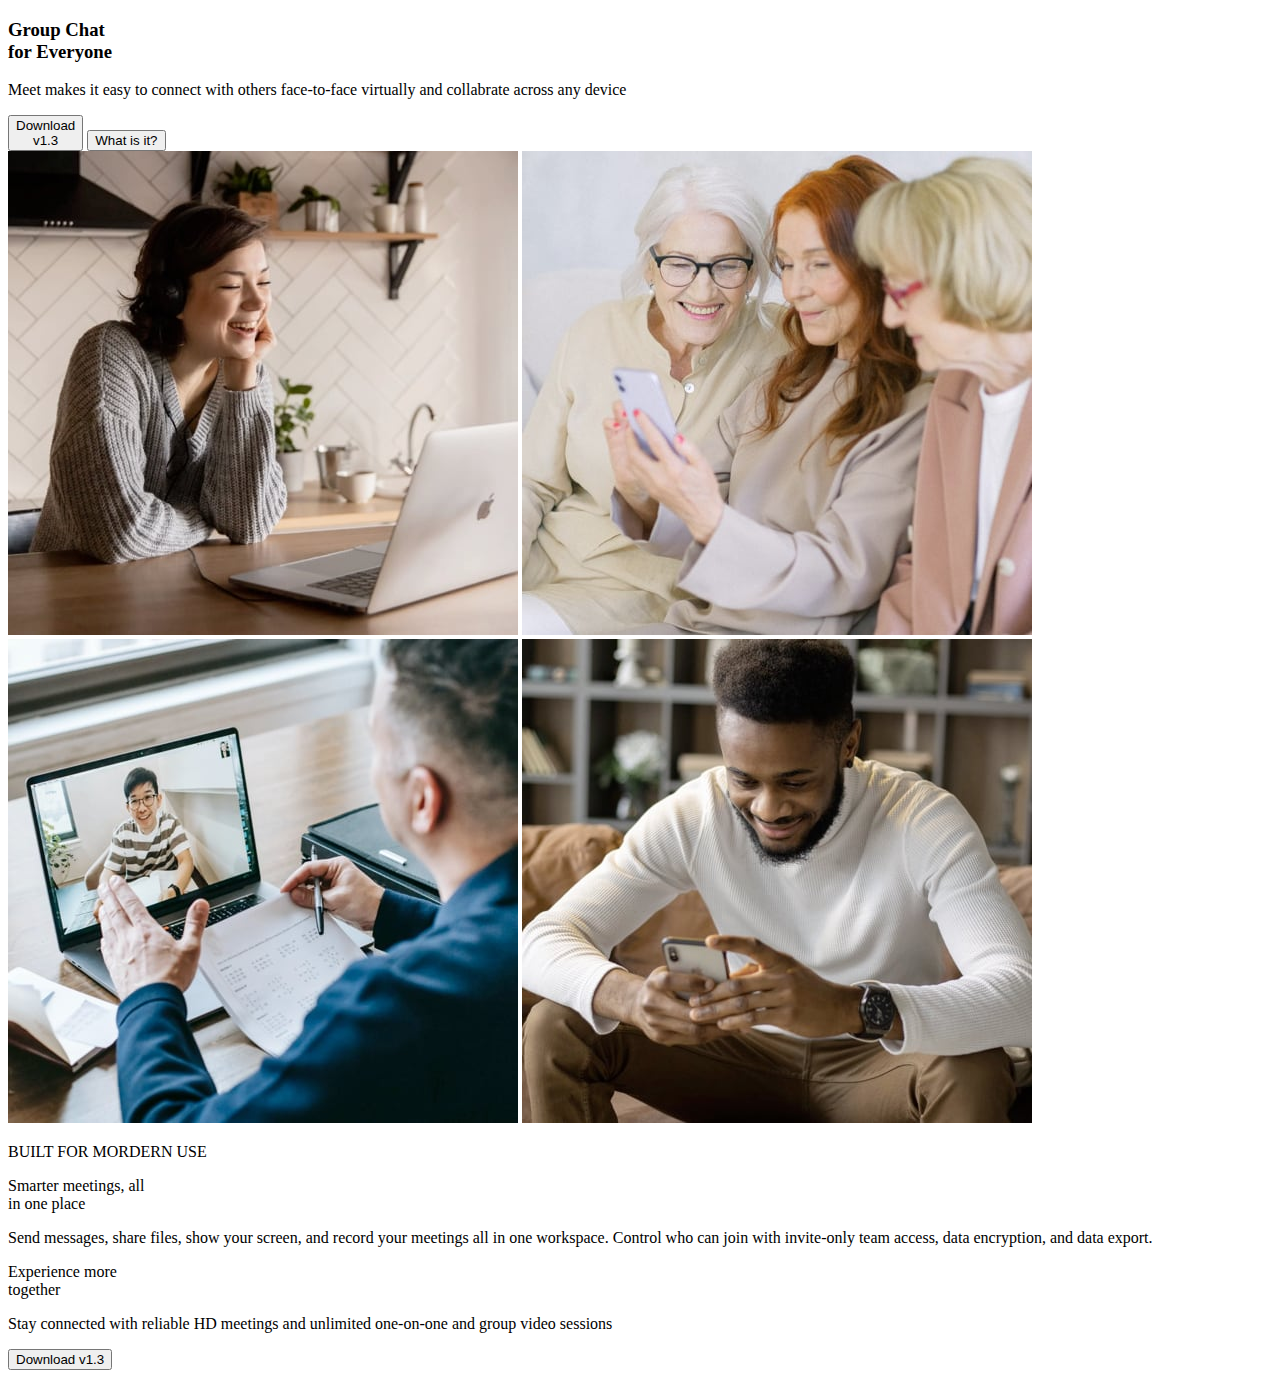
==== commit 2a211dae: "On branch macbookpro Changes to be committed: new file:   .DS_Store 	new file:   assets/.DS_Store 	m" ====
--- a/index.html
+++ b/index.html
@@ -46,7 +46,7 @@
       <div class="message4">
         <p>
           Send messages, share files, show your screen, and record your meetings all in one workspace. Control who can join with invite-only team access, data encryption, and data export.
-      </p>
+        </p>
       </div>
     </div>
   </main>
@@ -54,8 +54,8 @@
     <div class="footer-container">
       <p class="message5">Experience more <br> together</p>
       <p class="message6">
-        Stay connected with reliable HD meetings <br>
-        and unlimited one-on-one and group <br>
+        Stay connected with reliable HD meetings
+        and unlimited one-on-one and group
         video sessions
       </p>
       <button class="button3" type="submit">Download  <span id="version1">v1.3</span> </button>
--- a/style.css
+++ b/style.css
@@ -1,3 +1,10 @@
+/*Desktop screen*/
+@media (min-width: 1440px) {
+    html {
+        display: flex;
+        flex-direction: column;
+        width: 1440px;
+    }
 
     body {
         display: flex;
@@ -6,52 +13,55 @@
         font-family: 'Red Hat Display Regular';
         overflow-x: hidden;
         overflow-y: scroll;
-        height: 1895px;
-    }
-    
+        width: 1440px;
+    }
+
+  
     .main-container {
         display: flex;
         flex-direction: column;
         font-family: 'Red Hat Display Regular';
-        margin-left: 30px;
-        margin-right: -50px;
-    }
-    
-    .logo {
+        width: 1440px;
+    }
+
+    .logo-container {
         display: flex;
         background: url(assets/logo.svg) 0 0 no-repeat;
         flex-direction: row;
         align-items: center;
         align-content: center;
+        align-self: center;
         justify-content: center; 
-        margin-left: 580px;
         margin-top: 20px;
+        width: 212px;
         height: 28px;
     }
     
     .hero-container {
         display: flex;
         flex-direction: row;
-        column-gap: 15px;
-        justify-items: center;
-        align-content: center;
-        margin-top: 100px;
-        width: 1504px;
-    }
-    
+        align-self: center;
+        justify-items: center;
+        align-content: center;
+        margin: 150px 0px 0px 0px;
+        column-gap: 20px;
+    }
     .image-hero-left {
         display: flex;
         flex-direction: row;
+        align-self: flex-start;
         background: url(assets/desktop/image-hero-left.png) 0 0 no-repeat;
+        margin: 0px 30px 0px -30px;
         width: 394px;
         height: 303px;
-        margin-left: -80px;
+        
     }
     
     .image-hero-right {
         display: flex;
         flex-direction: row;
         background: url(assets/desktop/image-hero-right.png) 0 0 no-repeat;
+        margin: 0px -30px 0px 40px;
         width: 394px;
         height: 303px;
     }
@@ -60,6 +70,7 @@
         display: flex;
         flex-direction: column;
         text-align: justify;
+        align-self: center;
         justify-items: center;
         justify-content: center;
         align-items: center;
@@ -68,6 +79,7 @@
         width: 540px;
         height: 304px;
         top: 169px;
+        margin-left: 20px;
     }
     
     .message1 {
@@ -78,7 +90,7 @@
         align-content: center;
         justify-items: center;
         font-size: 40px;
-        font-family: "Red Hat Display";
+        font-family: "Red Hat Display Bold";
         font-style: normal;
         font-weight: 900px;
         font-size: 64px;
@@ -94,7 +106,7 @@
     
     .mini-message {
         display: flex;
-        font-family: "Red Hat Display";
+        font-family: "Red Hat Display Regular";
         font-style: normal;
         font-weight: 500;
         font-size: 18px;
@@ -129,7 +141,7 @@
         color: #FFFFFF;
         background-color: #4D96A9;
         margin-top: 40px;
-        font-family: "Red Hat Display";
+        font-family: "Red Hat Display Bold";
         font-style: normal;
         font-weight: 900px;
         font-size: 16px;
@@ -155,7 +167,7 @@
         color: #FFFFFF;
         background-color: #855FB1;
         margin-top: 40px;
-        font-family: "Red Hat Display";
+        font-family: "Red Hat Display Bold";
         font-style: normal;
         font-weight: 900px;
         font-size: 16px;
@@ -169,7 +181,7 @@
     
     #version {
         color: #8FE3F9;
-        font-family: 'Red Hat Display';
+        font-family: 'Red Hat Display Bold';
         font-style: normal;
         font-weight: 900;
         font-size: 16px;
@@ -178,7 +190,10 @@
 
     #version1 {
         color: #D9B8FF;
-        font-weight: bold;
+        font-family: 'Red Hat Display Bold';
+        font-weight: 900;
+        font-size: 16px;
+        line-height: 26px;
     }
     
     .image-slide-container {
@@ -186,44 +201,42 @@
         flex-direction: row;
         column-gap: 20px;
         align-items: center;
+        align-self: center;
         justify-items: center;
         justify-content: center;
         align-content: center;
         margin-top: 341px;
-        
-        width: 100%;
-        height: 100%;
     }
     
     #slide1 {
         display: flex;
         flex-direction: row;
-        width: 170px;
-        height: 166.3px;
+        width: 255px;
+        height: 242px;
         border-radius: 5px;
     }
      
     #slide2 {
         display: flex;
         flex-direction: row;
-        width: 170px;
-        height: 166.3px;
+        width: 255px;
+        height: 242px;
         border-radius: 5px;
     }
     
     #slide3 {
         display: flex;
         flex-direction: row;
-        width: 170px;
-        height: 166.3px;
+        width: 255px;
+        height: 242px;
         border-radius: 5px;
     }
     
     #slide4 {
         display: flex;
         flex-direction: row;
-        width: 170px;
-        height: 166.3px;
+        width: 255px;
+        height: 242px;
         border-radius: 5px;
     }
     
@@ -231,32 +244,32 @@
         display: flex;
         flex-direction: column;
         align-items: center;
-        align-content: center;
+        align-self: center;
         justify-content: center; 
         text-align: center;
-        margin-left: 380px;
+        margin: 50px 0px 0px 0px;
         border-radius: 5px;
-        width: 540px;
     
     }
     
     .message2 {
+        display: flex;
         color: #4D96A9;
         margin-top: 80px;
         text-align: center;
-        font-family: "Red Hat Display";
+        font-family: "Red Hat Display Regular";
         font-style: normal;
         font-weight: 900px;
         line-height: 26px;
         letter-spacing: 4px;
         text-transform: uppercase;
-        font-size: 16px;
+        font-size: 18px;
         height: 0px;
     }
     
     .message3 {
         display: flex;
-        font-family: "Red Hat Display";
+        font-family: "Red Hat Display Bold";
         font-style: normal;
         font-weight: 900;
         font-size: 40px;
@@ -274,7 +287,7 @@
     
     .message4 {
         display: flex;
-        font-family: "Red Hat Display";
+        font-family: "Red Hat Display Regular";
        font-style: normal;
         font-weight: 500;
         font-size: 18px;
@@ -294,24 +307,26 @@
         justify-content: center;
         align-content: center;
         background: url(assets/desktop/image-footer.jpg)0 0 no-repeat;
-        margin-top: 280px;
+        align-self: center;
+        width: 1440px;
         height: 308px;
-        
+        margin: 150px 0px 0px 0px;
     }
         
     
     
     .footer-container {
-        
-        display: flex;
-        flex-direction: row;
-        align-items: center;
+        display: flex;
+        flex-direction: row;
+        align-items: center;
+        align-self: center;
         justify-items: center;
         background: #4D96A9;
         mix-blend-mode: normal;
         opacity: 0.8;
         width: 1440px;
         height: 308px;
+        column-gap: 150px;
         
     }
     
@@ -320,15 +335,13 @@
         display: flex;
         flex-direction: row;
         align-items: center;
-        margin-left: 50px;
-        margin-right: 100PX;
-        font-family: "Red Hat Display";
-        font-style: normal;
-        font-weight: 900;
-        font-size: 40px;
+        font-family: "Red Hat Display Bold";
+        font-weight: 900;
+        font-size: 48px;
         line-height: 44px;
         color: #FAFAFA;
         mix-blend-mode: unset;
+        margin: 0px 0px 0px 20px;
     
     }
     
@@ -336,14 +349,15 @@
         display: flex;
         flex-direction: row;
         align-items: center;
-        font-family: "Red Hat Display";
+        align-self: center;
+        text-align: justify;
+        font-family: "Red Hat Display Regular";
         font-style: normal;
         font-weight: 500;
         font-size: 18px;
         line-height: 26px;
         color: #FAFAFA;
-        margin-right: 200px;
-        margin-left: 50px;
+        width: 360px;
     }
     
     .button3 {
@@ -357,8 +371,7 @@
         border: 0px;
         width: 193px;
         height: 58px;
-        font-family: "Red Hat Display";
-        font-style: normal;
+        font-family: "Red Hat Display Bold";
         font-weight: 900;
         font-size: 16px;
         line-height: 26px;
@@ -371,117 +384,159 @@
     
     .button3:hover {
         background-color: #B188DD;
+        font-family: "Red Hat Display Bold";
+        font-weight: 900;
+        font-size: 16px;
+        line-height: 26px;
         cursor: pointer;
     }
 
 
-/*Desktop screen*/
-
-
-/*Tablet screen*/
-@media (max-width: 768px) {
+}
+
+
+@media (max-width: 1080px) {
+    html{
+        display: flex;
+        flex-direction: column;
+        width: 1080px;
+    }
     body {
-        display: flex;
-        position: relative;
-        flex-direction: column;
-        background: #FAFAFA;
-        width: 768px;
-        height: 2128px;
-    }
-    
-    .logo-container {
-       nav-down: root;
+    display: flex;
+    flex-direction: column;
+    background-color: #FAFAFA;
+    font-family: 'Red Hat Display Regular';
+    overflow-x: hidden;
+    overflow-y: scroll;
+    width: 1080px;
+}
+    
+    .main-container {
+        display: flex;
+        flex-direction: column;
+        font-family: 'Red Hat Display Regular';
+        margin-left: 0px;
+        margin-right: 0px;
+        width: 1080px;
+    }
+    
+    .logo-container{
+        display: flex;
+        flex-direction: column;
+        background: url(assets/logo.svg) 0 0 no-repeat;
+        align-self: center;
+        align-items: center;
+        align-content: center;
+        justify-items: center;
+        justify-self: center;
+        margin: 40px 0px 100px 0px;
+        width: 150px;
+        height: 50px;
     }
 
     .logo {
+        display: flex;
         background: url(assets/logo.svg) 0 0 no-repeat;
-        display: flex;
+        flex-direction: column;
+        align-items: center;
+        align-content: center;
+        align-self: center;
+        justify-content: center; 
+        margin-left: 0px;
         margin-top: 20px;
-        margin-left: 380px;
-        height: 28px;
-    }
-
-    .main-container {
-        display: flex;
-        flex-direction: column;
-        align-items: center;
-        align-content: center;
-        justify-items: center;
-    }
-
+    }
+    
     .hero-container {
         display: flex;
-        background: url(assets/tablet/image-hero.png) 0 0 no-repeat;
-        margin-top: 50px;
-        align-items: center;
-        justify-items: center;
-        flex-basis: content;
+        flex-direction: row;
+        column-gap: 15px;
+        justify-items: center;
+        align-content: center;
+        align-self: center;
+        align-items: center;
+        column-gap: 10px;
+        width: 1080px;
+    }
+    
+    .image-hero-left {
+        display: flex;
+        flex-direction: row;
+        background: url(assets/desktop/image-hero-left.png) 0 0 no-repeat;
+        background-size: 360px;
+        justify-items: center;
+        align-content: center;
+        align-self: center;
+        align-items: center;
+        width: 360px;
+        height: 303px;
+        margin-left: -20px;
+    }
+    
+    .image-hero-right {
+        display: flex;
+        flex-direction: row;
+        background: url(assets/desktop/image-hero-right.png) 0 0 no-repeat;
+        background-size: 360px;
+        justify-items: center;
+        align-content: center;
+        align-self: center;
+        align-items: center;
+        width: 360px;
+        height: 303px;
+        margin-right: -20px;
+    }
+    
+    .message-container {
+        display: flex;
+        flex-direction: column;
+        text-align: justify;
+        justify-items: center;
+        justify-content: center;
+        align-items: center;
+        align-content: center;
+        font-family: "Red Hat Display";
+        width: 360px;
         column-gap: 20px;
-        margin-left: 30px;
-        margin-top: 90px;
-        width: 820px;
-        height: 303px;
-    }
-
-    .image-hero-left {
-        display: none;
-    }
-
-    .image-hero-right {
-        display: none;
-    }
-
-    .message-container {
-        display: flex;
-        flex-direction: column;
-        align-items: center;
-        align-content: center;
-        justify-items: center;
-        justify-content: center;
-        margin-top: 680px;
-        margin-left: 150px;
-        margin-right: -200px;
-    }
-
+    }
+    
     .message1 {
         display: flex;
         flex-direction: column;
-        align-items: center;
-        align-content: center;
-        justify-items: center;
-        justify-content: center;
-
-        font-family: 'Red Hat Display';
-        font-style: normal;
-        font-weight: 900;
-        font-size: 48px;
-        line-height: 48px;
-        /* or 100% */
-
-        text-align: center;
-
+        justify-content: center;
+        align-items: center;
+        align-content: center;
+        justify-items: center;
+        font-size: 40px;
+        font-family: "Red Hat Display Bold";
+        font-style: normal;
+        font-weight: 900px;
+        font-size: 40px;
+        line-height: 64px;
+        text-align: center;
         color: #28283D;
-    }
-
-    
-
+        margin-top: 100px;
+    
+    }
+    
     .mini-message {
-        font-family: 'Red Hat Display';
+        display: flex;
+        font-family: "Red Hat Display Regular";
         font-style: normal;
         font-weight: 500;
-        font-size: 16px;
-        line-height: 26px;
-        /* or 162% */
-
-        text-align: center;
-
+        font-size: 20px;
+        line-height: 26px;
+        text-align: center;
         color: #87879D;
-    }
-
+        flex-direction: column;
+        justify-items: center;
+        align-items: center;
+        margin-top: -30px;
+    }
+    
     .first-button-container {
         display: flex;
         flex-direction: row;
-        margin-top: 10px;
+        margin-top: 30px;
     }
     
     .button1 {
@@ -498,7 +553,7 @@
         color: #FFFFFF;
         background-color: #4D96A9;
         margin-top: 40px;
-        font-family: "Red Hat Display";
+        font-family: "Red Hat Display Bold";
         font-style: normal;
         font-weight: 900px;
         font-size: 16px;
@@ -524,7 +579,7 @@
         color: #FFFFFF;
         background-color: #855FB1;
         margin-top: 40px;
-        font-family: "Red Hat Display";
+        font-family: "Red Hat Display Bold";
         font-style: normal;
         font-weight: 900px;
         font-size: 16px;
@@ -538,7 +593,7 @@
     
     #version {
         color: #8FE3F9;
-        font-family: 'Red Hat Display';
+        font-family: 'Red Hat Display Bold';
         font-style: normal;
         font-weight: 900;
         font-size: 16px;
@@ -547,81 +602,89 @@
 
     #version1 {
         color: #D9B8FF;
-        font-weight: bold;
+        font-family: 'Red Hat Display Bold';
+        font-style: normal;
+        font-weight: 900;
+        font-size: 16px;
+        line-height: 26px;
     }
     
     .image-slide-container {
         display: flex;
         flex-direction: row;
-        align-items: center;
-        align-content: center;
-        justify-items: center;
         column-gap: 20px;
-        margin: 300px 0px 0px 10px  ;
-    }
-
+        align-items: center;
+        align-self: center;
+        justify-items: center;
+        justify-content: center;
+        align-content: center;
+        margin: 300px 0px 0px 0px;
+        width: 100%;
+        height: 100%;
+    }
+    
     #slide1 {
         display: flex;
         flex-direction: row;
-        align-items: center;
-        width: 170px;
-        height: 166.3px;
+        width: 255px;
+        height: 242px;
         border-radius: 5px;
     }
      
     #slide2 {
         display: flex;
         flex-direction: row;
-        width: 170px;
-        height: 166.3px;
+        width: 255px;
+        height: 242px;
         border-radius: 5px;
     }
     
     #slide3 {
         display: flex;
         flex-direction: row;
-        width: 170px;
-        height: 166.3px;
+        width: 255px;
+        height: 242px;
         border-radius: 5px;
     }
     
     #slide4 {
         display: flex;
         flex-direction: row;
-        width: 170px;
-        height: 166.3px;
+        width: 255px;
+        height: 242px;
         border-radius: 5px;
     }
-
+    
     .message-container2 {
         display: flex;
         flex-direction: column;
         align-items: center;
         align-content: center;
-        justify-items: center;
-        margin-bottom: 200px;
-        width: 573px;
-        height: 240px;
-        margin: -120px 0px 0px 0px;
-    }
-
+        align-self: center;
+        justify-content: center; 
+        text-align: center;
+        margin: 80px 0px 0px 0px;
+        border-radius: 5px;
+    
+    }
+    
     .message2 {
+        display: flex;
         color: #4D96A9;
-        margin-top: 80px;
-        text-align: center;
-        font-family: "Red Hat Display";
+        margin-top: 40px;
+        text-align: center;
+        font-family: "Red Hat Display Regular";
         font-style: normal;
         font-weight: 900px;
         line-height: 26px;
         letter-spacing: 4px;
         text-transform: uppercase;
-        font-size: 16px;
-        height: 0px;
+        font-size: 20px;
     }
     
     .message3 {
         display: flex;
-        font-family: "Red Hat Display";
+        font-family: "Red Hat Display Bold";
         font-style: normal;
         font-weight: 900;
         font-size: 40px;
@@ -629,83 +692,83 @@
         /* or 110% */
 
         text-align: center;
-
+        margin-top: -40px;
         color: #28283D;
-        height: 50px;
-        margin-top: 10px;
-        margin-bottom: 60px;
     
     }
     
     .message4 {
         display: flex;
-        font-family: "Red Hat Display";
-       font-style: normal;
+        font-family: "Red Hat Display Regular";
+        font-style: normal;
+        font-weight: 500;
+        font-size: 20px;
+        line-height: 26px;
+        text-align: center;
+        color: #87879D;
+        flex-direction: column;
+        justify-items: center;
+        align-items: center;
+        margin-top: -30px;
+        width: 540px;
+        
+    }
+    
+    .footer-image {
+        display: flex;
+        justify-content: center;
+        align-content: center;
+        background: url(assets/desktop/image-footer.jpg)0 0 no-repeat;
+        background-size: 1080px;
+        margin-top: 150px;
+        width: 1080px;
+
+    }
+        
+    
+    
+    .footer-container {
+        display: flex;
+        flex-direction: row;
+        align-items: center;
+        align-self: center;
+        justify-items: center;
+        background: #4D96A9;
+        mix-blend-mode: normal;
+        width: 1080px;
+        opacity: 0.8;
+        column-gap: 60px;
+        
+    }
+    
+    
+    .message5 {
+        display: flex;
+        flex-direction: row;
+        align-items: center;
+        margin-left: 50px;
+        font-family: "Red Hat Display Bold";
+        font-weight: 900;
+        font-size: 40px;
+        line-height: 44px;
+        color: #FAFAFA;
+        mix-blend-mode: unset;
+    
+    }
+    
+    .message6 {
+        display: flex;
+        flex-direction: row;
+        align-items: center;
+        align-self: center;
+        font-family: "Red Hat Display Regular";
         font-weight: 500;
         font-size: 18px;
-        line-height: 26px;
-        text-align: center;
-        color: #87879D;
-        flex-direction: column;
-        justify-items: center;
-        align-items: center;
-        margin-top: 30px;
-        width: 540px;
-        
-    }
-
-    
-    .footer-image {
-        display: flex;
-        flex-direction: column;
-        background: url(assets/tablet/image-footer.jpg) ;
-        margin-top: 200px;
-        width: 768px;
-        height: 428px;
-        align-items: center;
-        align-content: center;
-        justify-content: center;
-        justify-items: center;
-        margin-left: 20px;
-    }
-
-    .footer-container {
-        display: flex;
-        flex-direction: column;
-        width: 768px;
-        height: 428px;
-        align-items: center;
-        align-content: center;
-        justify-content: center;
-        justify-items: center;
-        
-
-        
-    }
-
-    .message5 {
-        display: flex;
-        flex-direction: row;
-        text-align: center;
-        align-content: center;
-        align-items: center;
-        align-content: center;
-        justify-items: center;
-        margin-right: 10px;
-    }
-
-    .message6 {
-        display: flex;
-        flex-direction: row;
-        text-align: center;
-        align-content: center;
-        align-items: center;
-        align-content: center;
-        justify-items: center;
-        margin-left: 230px;
-
-    }
-
+        text-align: justify;
+        line-height: 26px;
+        color: #FAFAFA;
+        width: 360px;
+    }
     
     .button3 {
         display: flex;
@@ -718,12 +781,10 @@
         border: 0px;
         width: 193px;
         height: 58px;
-        font-family: "Red Hat Display";
-        font-style: normal;
-        font-weight: 900;
-        font-size: 16px;
-        line-height: 26px;
-        margin-left: 10px;
+        font-family: "Red Hat Display Bold";
+        font-weight: 900;
+        font-size: 16px;
+        line-height: 26px;
         color: #FFFFFF;
         background-color: #855FB1;
         margin-top: 50px;
@@ -732,13 +793,428 @@
     
     .button3:hover {
         background-color: #B188DD;
+        font-family: "Red Hat Display Bold";
+        font-weight: 900;
+        font-size: 16px;
+        line-height: 26px;
         cursor: pointer;
     }
+
+
+}
+
+/*Tablet screen*/
+@media (max-width: 768px) {
+    html {
+        display: flex;
+        flex-direction: column;
+        width: 768px;
+    }
+    body {
+        display: flex;
+        flex-direction: column;
+        background: #FAFAFA;
+        overflow-x: hidden;
+        overflow-y: scroll;
+        width: 768px;
+    }
+    
+    .logo-container {
+        display: flex;
+        background: url(assets/logo.svg) 0 0 no-repeat;
+        align-self: center;
+        align-items: center;
+        justify-items: center;
+        margin: 40px 0px 0px 30px;
+        width: 150px;
+     }
+
+    .logo {
+        display: flex;
+        flex-direction: column;
+        align-self: center;
+        align-items: center;
+        align-content: center;
+        justify-items: center;
+        height: 28px;
+        margin-bottom: 50px;
+        
+    }
+
+    .main-container {
+        display: flex;
+        flex-direction: column;
+        align-items: center;
+        align-content: center;
+        align-self: center;
+        justify-items: center;
+        width: 768px;
+
+    }
+
+    .hero-container {
+        display: flex;
+        flex-direction: column;
+        background: url(assets/tablet/image-hero.png) 0 0 no-repeat;
+        align-self: center;
+        align-items: center;
+        align-content: center;
+        justify-items: center;
+        margin: 0px 0px 0px -20px;
+        width: 798px;
+    }
+
+    .image-hero-left {
+        display: none;
+    }
+
+    .image-hero-right {
+        display: none;
+    }
+
+    .message-container {
+        display: flex;
+        flex-direction: column;
+        align-self: center;
+        align-items: center;
+        align-content: center;
+        justify-items: center;
+        margin: 400px 0px 0px 0px;
+    }
+
+    .message1 {
+        display: flex;
+        flex-direction: column;
+        align-items: center;
+        align-content: center;
+        justify-items: center;
+        justify-content: center;
+        font-family: 'Red Hat Display Bold';
+        font-style: normal;
+        font-weight: 900;
+        font-size: 48px;
+        line-height: 48px;
+        /* or 100% */
+
+        text-align: center;
+        color: #28283D;
+    }
+
+    
+
+    .mini-message {
+        display: flex;
+        font-family: 'Red Hat Display Regular';
+        font-style: normal;
+        font-weight: 500;
+        font-size: 18px;
+        line-height: 26px;
+        /* or 162% */
+
+        text-align: center;
+
+        color: #87879D;
+    }
+
+    .first-button-container {
+        display: flex;
+        flex-direction: row;
+        margin-top: 10px;
+    }
+    
+    .button1 {
+        display: flex;
+        flex-direction: row;
+        align-items: center;
+        justify-content: center;
+        column-gap: 5px;
+        border-radius: 30px;
+        border: 0px;
+        width: 193px;
+        height: 58px;
+        top: 462px;
+        color: #FFFFFF;
+        background-color: #4D96A9;
+        margin-top: 40px;
+        font-family: "Red Hat Display Bold";
+        font-style: normal;
+        font-weight: 900px;
+        font-size: 16px;
+        line-height: 26px;
+    
+    }
+    
+    .button1:hover {
+        background-color: #8FE3F9;
+        cursor: pointer;
+    }
+    
+    .button2 {
+        display: flex;
+        flex-direction: row;
+        justify-content: center;
+        align-items: center;
+        border-radius: 30px;
+        border: 0px;
+        width: 139px;
+        height: 58px;
+        margin-left: 10px;
+        color: #FFFFFF;
+        background-color: #855FB1;
+        margin-top: 40px;
+        font-family: "Red Hat Display Bold";
+        font-style: normal;
+        font-weight: 900px;
+        font-size: 16px;
+        line-height: 26px;
+    }
+    
+    .button2:hover {
+        background-color: #D9B8FF;
+        cursor: pointer;
+    }
+    
+    #version {
+        color: #8FE3F9;
+        font-family: 'Red Hat Display Bold';
+        font-weight: 900;
+        font-size: 16px;
+        line-height: 26px;
+    }
+
+    #version1 {
+        color: #D9B8FF;
+        font-family: 'Red Hat Display Bold';
+        font-weight: 900;
+        font-size: 16px;
+        line-height: 26px;
+    }
+    
+    .image-slide-container {
+        display: flex;
+        flex-direction: row;
+        align-items: center;
+        align-content: center;
+        justify-items: center;
+        column-gap: 20px;
+        margin: 200px 0px 0px 0px;
+    }
+
+    #slide1 {
+        display: flex;
+        flex-direction: row;
+        align-items: center;
+        width: 170px;
+        height: 166.3px;
+        border-radius: 5px;
+    }
+     
+    #slide2 {
+        display: flex;
+        flex-direction: row;
+        width: 170px;
+        height: 166.3px;
+        border-radius: 5px;
+    }
+    
+    #slide3 {
+        display: flex;
+        flex-direction: row;
+        width: 170px;
+        height: 166.3px;
+        border-radius: 5px;
+    }
+    
+    #slide4 {
+        display: flex;
+        flex-direction: row;
+        width: 170px;
+        height: 166.3px;
+        border-radius: 5px;
+    }
+
+    .message-container2 {
+        display: flex;
+        flex-direction: column;
+        text-align: center;
+        align-content: center;
+        align-items: center;
+        align-content: center;
+        justify-items: center;
+        margin-bottom: 200px;
+        margin: 0px 0px 0px 0px;
+    }
+
+    .message2 {
+        display: flex;
+        flex-direction: column;
+        color: #4D96A9;
+        margin-top: 80px;
+        text-align: center;
+        align-content: center;
+        align-items: center;
+        align-content: center;
+        justify-items: center;
+        font-family: "Red Hat Display Regular";
+        font-weight: 900px;
+        line-height: 26px;
+        letter-spacing: 4px;
+        text-transform: uppercase;
+        font-size: 18px;
+        margin-bottom: 0px;
+    }
+    
+    .message3 {
+        display: flex;
+        font-family: "Red Hat Display Bold";
+        font-style: normal;
+        text-align: center;
+        align-content: center;
+        align-items: center;
+        align-content: center;
+        justify-items: center;
+        font-weight: 900;
+        font-size: 40px;
+        line-height: 44px;
+        /* or 110% */
+
+        color: #28283D;
+        height: 50px;
+        margin-top: 10px;
+        margin-bottom: 0px;
+    
+    }
+    
+    .message4 {
+        display: flex;
+        font-family: "Red Hat Display";
+        font-style: normal;
+        font-weight: 500;
+        font-size: 18px;
+        line-height: 26px;
+        text-align: center;
+        align-content: center;
+        align-items: center;
+        align-content: center;
+        justify-items: center;
+        color: #87879D;
+        flex-direction: column;
+        margin-top: 0px;
+        width: 540px;
+        
+    }
+
+    
+    .footer-image {
+        display: flex;
+        flex-direction: column;
+        background: url(assets/tablet/image-footer.jpg) ;
+        margin-top: 200px;
+        width: 768px;
+        height: 428px;
+        align-self: center;
+        align-items: center;
+        align-content: center;
+        justify-items: center;
+        margin-left: 0px;
+    }
+
+    .footer-container {
+        display: flex;
+        flex-direction: column;
+        width: 768px;
+        height: 428px;
+        align-items: center;
+        align-content: center;
+        justify-content: center;
+        justify-items: center;
+
+        
+    }
+
+    .message5 {
+        display: flex;
+        flex-direction: row;
+        text-align: center;
+        align-content: center;
+        align-items: center;
+        align-self: center;
+        justify-items: center;
+        margin-right: 120px;
+        font-family: 'Red Hat Display Bold';
+        font-weight: 900;
+        font-size: 40px;
+        line-height: 36px;
+        /* or 112% */
+        
+        text-align: center;
+        margin: 0px 0px 0px 0px;
+        
+        color: #FAFAFA;
+        
+    }
+
+    .message6 {
+        display: flex;
+        flex-direction: row;
+        text-align: center;
+        align-content: center;
+        align-items: center;
+        align-content: center;
+        justify-items: center;
+        margin: 50px 0px 0px 0px;
+        font-family: 'Red Hat Display Regular';
+        font-weight: 500;
+        font-size: 18px;
+        line-height: 26px;
+        /* or 144% */
+
+        text-align: center;
+        color: #FAFAFA;
+
+    }
+
+    .button3 {
+        display: flex;
+        align-content: center;
+        align-items: center;
+        align-content: center;
+        justify-items: center;
+        margin: 80px 0px 0px 0px;
+        font-family: 'Red Hat Display Bold';
+        font-style: normal;
+        font-weight: 900;
+        font-size: 16px;
+        line-height: 26px;
+        /* identical to box height, or 162% */
+
+        color: #FFFFFF;
+    }
+
+    .button3:hover {
+        background-color: #B188DD;
+        font-family: "Red Hat Display Bold";
+        font-weight: 900;
+        font-size: 16px;
+        line-height: 26px;
+        cursor: pointer;
+    }
+
 
 }
 
 /*Mobile screen*/
 @media (max-width: 375px) {
+    html {
+        display: flex;
+        flex-direction: column;
+        font-family: 'Red Hat Display Regular';
+        align-self: center;
+        align-items: center;
+        align-content: center;
+        justify-items: center;
+        width: 375px;
+    }
     body {
         position: relative;
         display: flex;
@@ -748,48 +1224,55 @@
         overflow-x: hidden;
         overflow-y: scroll;
         width: 375px;
-        margin-left: auto;
+        margin-left: 0px;
        
     }
 
     .logo-container {
-        position: absolute;
-        align-items: flex-start;
-        justify-content: flex-start;
-        justify-items: flex-start;
-     }
+        display: flex;
+        background: url(assets/logo.svg) 0 0 no-repeat;
+        align-self: center;
+        align-items: center;
+        align-content: center;
+        justify-items: center;
+        justify-self: center;
+        margin: 40px 0px 0px 0px;
+        width: 150px;
+    }
 
     .logo {
-        background: url(assets/logo.svg) 0 0 no-repeat;
-        display: flex;
-        flex-direction: column;
-        align-items: flex-start;
-        justify-content: flex-start;
-        justify-items: flex-start;
-        width: 119px;
-        margin-top: 20px;
+        display: flex;
+        flex-direction: column;
+        align-self: center;
+        align-items: center;
+        align-content: center;
+        justify-items: center;
         height: 28px;
-        margin-bottom: 50px;
-        margin-left: 130px;
     }
     
     .main-container {
         display: flex;
         flex-direction: column;
-        align-items: flex-start;
-        align-content: flex-start;
-        justify-items: flex-start;
-    }
+        align-items: center;
+        align-content: center;
+        justify-items: center;
+        justify-content: center;
+        margin-top: 10px;
+        width: 375px;
+        
+    }
+
     .hero-container {
         display: flex;
         flex-direction: column;
-        background: url(assets/tablet/image-hero.png) 1 0 no-repeat;
-        align-items: center;
-        width: auto;
-        margin-left: -30px;
-        margin-right: 1000px;
-        margin-top: 80px;
-        background-size: 378px auto;
+        background: url(assets/tablet/image-hero.png) 0 0 no-repeat;
+        background-size: 375px;
+        align-items: center;
+        align-content: center;
+        justify-items: center;
+        justify-content: center;
+        width: 375px;
+        margin: 90px 0px 0px 0px;
     }
 
     .image-hero-left {
@@ -799,84 +1282,74 @@
     .image-hero-right {
         display: none;
     }
-
-    
    
     .message-container {
         display: flex;
         flex-direction: column;
-        align-items: flex-start;
-        margin-top: 200px;  
-        margin-left: 80px;     
-
+        align-self: center;
+        align-items: center;
+        align-content: center;
+        justify-items: center;
+        margin: 200px 0px 0px 0px;
+        width: 375px;
     }
 
     .message1 {
         display: flex;
         flex-direction: column;
-        align-items: flex-start;
-        justify-items: flex-start;
-        background-size: 327px auto;
-        font-family: "Red Hat Display";
-        font-style: normal;
+        align-items: center;
+        align-content: center;
+        justify-items: center;
+        justify-content: center;
+        font-family: 'Red Hat Display Bold';
+        font-style: normal;
+        font-weight: 900;
         font-size: 40px;
-        font-weight: 900px;
-        line-height: 64px;
+        line-height: 48px;
+        /* or 100% */
+
         text-align: center;
         color: #28283D;
     }
+
+    
+
     .mini-message {
         display: flex;
-        flex-direction: column;
-        position: absolute;
-        width: 327px;
-        height: 78px;
-        left: 24px;
-        margin-top: 220px;
-
-        font-family: 'Red Hat Display';
+        font-family: 'Red Hat Display Regular';
         font-style: normal;
         font-weight: 500;
-        font-size: 16px;
-        line-height: 26px;
+        font-size: 18px;
+        line-height: 26px;
+        width: 375px;
         /* or 162% */
 
         text-align: center;
-
         color: #87879D;
     }
-    .message2{
-        display: flex;
-        flex-direction: column;
-        align-items: flex-start;
-        justify-items: flex-start;
-        margin-left: 0px;
-    }
 
     .first-button-container {
         display: flex;
-        flex-direction: column;
-        margin-top: 30px;
+        font-family: 'Red Hat Display Regular ';
+        flex-direction: row;
+        margin-top: 10px;
     }
     
     .button1 {
         display: flex;
         flex-direction: row;
         align-items: center;
-        align-content: center;
-        justify-items: center;
-        justify-content: center;
+        justify-content: center;
+        column-gap: 5px;
         border-radius: 30px;
         border: 0px;
         width: 193px;
         height: 58px;
+        top: 462px;
         color: #FFFFFF;
         background-color: #4D96A9;
-        margin-top: 10px;
-        margin-left: 40px;
-        margin-bottom: 20px;
-        font-family: "Red Hat Display";
-        font-style: normal;
+        margin-top: 40px;
+        font-family: 'Red Hat Display Bold';
         font-weight: 900px;
         font-size: 16px;
         line-height: 26px;
@@ -897,11 +1370,11 @@
         border: 0px;
         width: 139px;
         height: 58px;
-        margin-left: 65px;
-        margin-top: -10px;
+        margin-left: 10px;
         color: #FFFFFF;
         background-color: #855FB1;
-        font-family: "Red Hat Display";
+        margin-top: 40px;
+        font-family: "Red Hat Display Bold";
         font-style: normal;
         font-weight: 900px;
         font-size: 16px;
@@ -915,7 +1388,7 @@
     
     #version {
         color: #8FE3F9;
-        font-family: 'Red Hat Display';
+        font-family: 'Red Hat Display Bold';
         font-style: normal;
         font-weight: 900;
         font-size: 16px;
@@ -924,13 +1397,28 @@
 
     #version1 {
         color: #D9B8FF;
-        font-weight: bold;
-    }
-    
+        font-family: 'Red Hat Display Bold';
+        font-weight: 900;
+        font-size: 16px;
+        line-height: 26px;
+    }
 
     .image-slide-container {
         display: flex;
-        flex-direction: column;
+        flex-wrap:wrap;
+        align-items: center;
+        align-self: center;
+        justify-items: center;
+        align-content: center;
+        justify-content: center;
+        column-gap: 20px;
+        row-gap: 20px;
+        margin: 250px 0px 0px 0px;
+        border-radius: 50px;
+    }
+    #slide1, #slide2, #slide3, #slide4 {
+        display: flex;
+        border-radius: 10px;
         
     }
 
@@ -939,38 +1427,89 @@
         text-align: justify;
         flex-direction: column;
         align-items: center;
-        justify-items: center;
-        justify-content: center;
+        align-self: center;
+        align-content: center;
+        justify-items: center;
+        justify-content: center;
+        margin: 0px 0px 0px 0px;
+        width: 375px;
+    }
+
+    .message2 {
+        color: #4D96A9;
+        margin-top: 80px;
+        text-align: center;
+        font-family: "Red Hat Display Regular";
+        font-weight: 1000px;
+        line-height: 26px;
+        letter-spacing: 4px;
+        text-transform: uppercase;
+        font-size: 18px;
     }
 
     .message3 {
         display: flex;
-        flex-direction: column;
+        font-family: "Red Hat Display Bold";
+        font-style: normal;
+        text-align: center;
+        align-content: center;
+        align-items: center;
+        align-content: center;
+        justify-items: center;
+        font-weight: 900;
+        font-size: 35px;
+        line-height: 44px;
+        /* or 110% */
+
+        color: #28283D;
+        height: 50px;
+        margin: 0px 0px 0px 0px;
+
+    }
+
+    .message4 {
+        display: flex;
+        flex-direction: column;
+        font-family: "Red Hat Display Regular";
+        font-style: normal;
+        font-weight: 500;
+        font-size: 16px;
+        line-height: 26px;
+        text-align: center;
+        align-content: center;
+        align-items: center;
+        align-content: center;
+        justify-items: center;
+        color: #87879D;
+        margin-top: 20px;
+        width: 375px;
+        
     }
 
     .footer-image {
         display: flex;
         flex-direction: column;
         background: url(assets/mobile/image-footer.jpg)0 0 no-repeat;
-        background-size:375px auto;
-        margin-top: 40px;
+        background-size: 375px;
+        margin: 250px 0px 0px 0px;
         width: 375px;
+        align-items: center;
+        align-content: center;
+        align-self: center;
+        justify-content: center;
+        justify-items: center;
+    }
+    .footer-container {
+        display: flex;
+        flex-direction: column;
         height: 540px;
         align-items: center;
-        align-content: center;
-        justify-content: center;
-        justify-items: center;
-    }
-    .footer-container {
-        display: flex;
-        flex-direction: column;
+        align-self: center;
+        align-content: center;
+        justify-content: center;
+        justify-items: center;
+        margin-left: 0px;
         width: 375px;
-        height: 540px;
-        align-items: center;
-        align-content: center;
-        justify-content: center;
-        justify-items: center;
-        margin-left: -30px;
 
         
     }
@@ -981,11 +1520,20 @@
         text-align: center;
         align-content: center;
         align-items: center;
-        align-content: center;
+        align-self: center;
         justify-items: center;
         margin-right: 120px;
-        text-align: center;
+        font-family: 'Red Hat Display Bold';
+        font-weight: 900;
         font-size: 32px;
+        line-height: 36px;
+        /* or 112% */
+        
+        text-align: center;
+        margin: 0px 0px 0px 0px;
+        
+        color: #FAFAFA;
+        
     }
 
     .message6 {
@@ -996,8 +1544,15 @@
         align-items: center;
         align-content: center;
         justify-items: center;
-        margin-left: 120px;
-        font-size: 14px;
+        margin: 30px 0px 0px 0px;
+        font-family: 'Red Hat Display Regular';
+        font-weight: 500;
+        font-size: 18px;
+        line-height: 26px;
+        /* or 144% */
+
+        text-align: center;
+        color: #FAFAFA;
 
     }
 
@@ -1007,8 +1562,26 @@
         align-items: center;
         align-content: center;
         justify-items: center;
-        margin-right: 100px;
-    }
+        margin: 80px 0px 0px 0px;
+        font-family: 'Red Hat Display Bold';
+        font-style: normal;
+        font-weight: 900;
+        font-size: 16px;
+        line-height: 26px;
+        /* identical to box height, or 162% */
+
+        color: #FFFFFF;
+    }
+
+    .button3:hover {
+        background-color: #B188DD;
+        font-family: "Red Hat Display Bold";
+        font-weight: 900;
+        font-size: 16px;
+        line-height: 26px;
+        cursor: pointer;
+    }
+    
 }
 
 
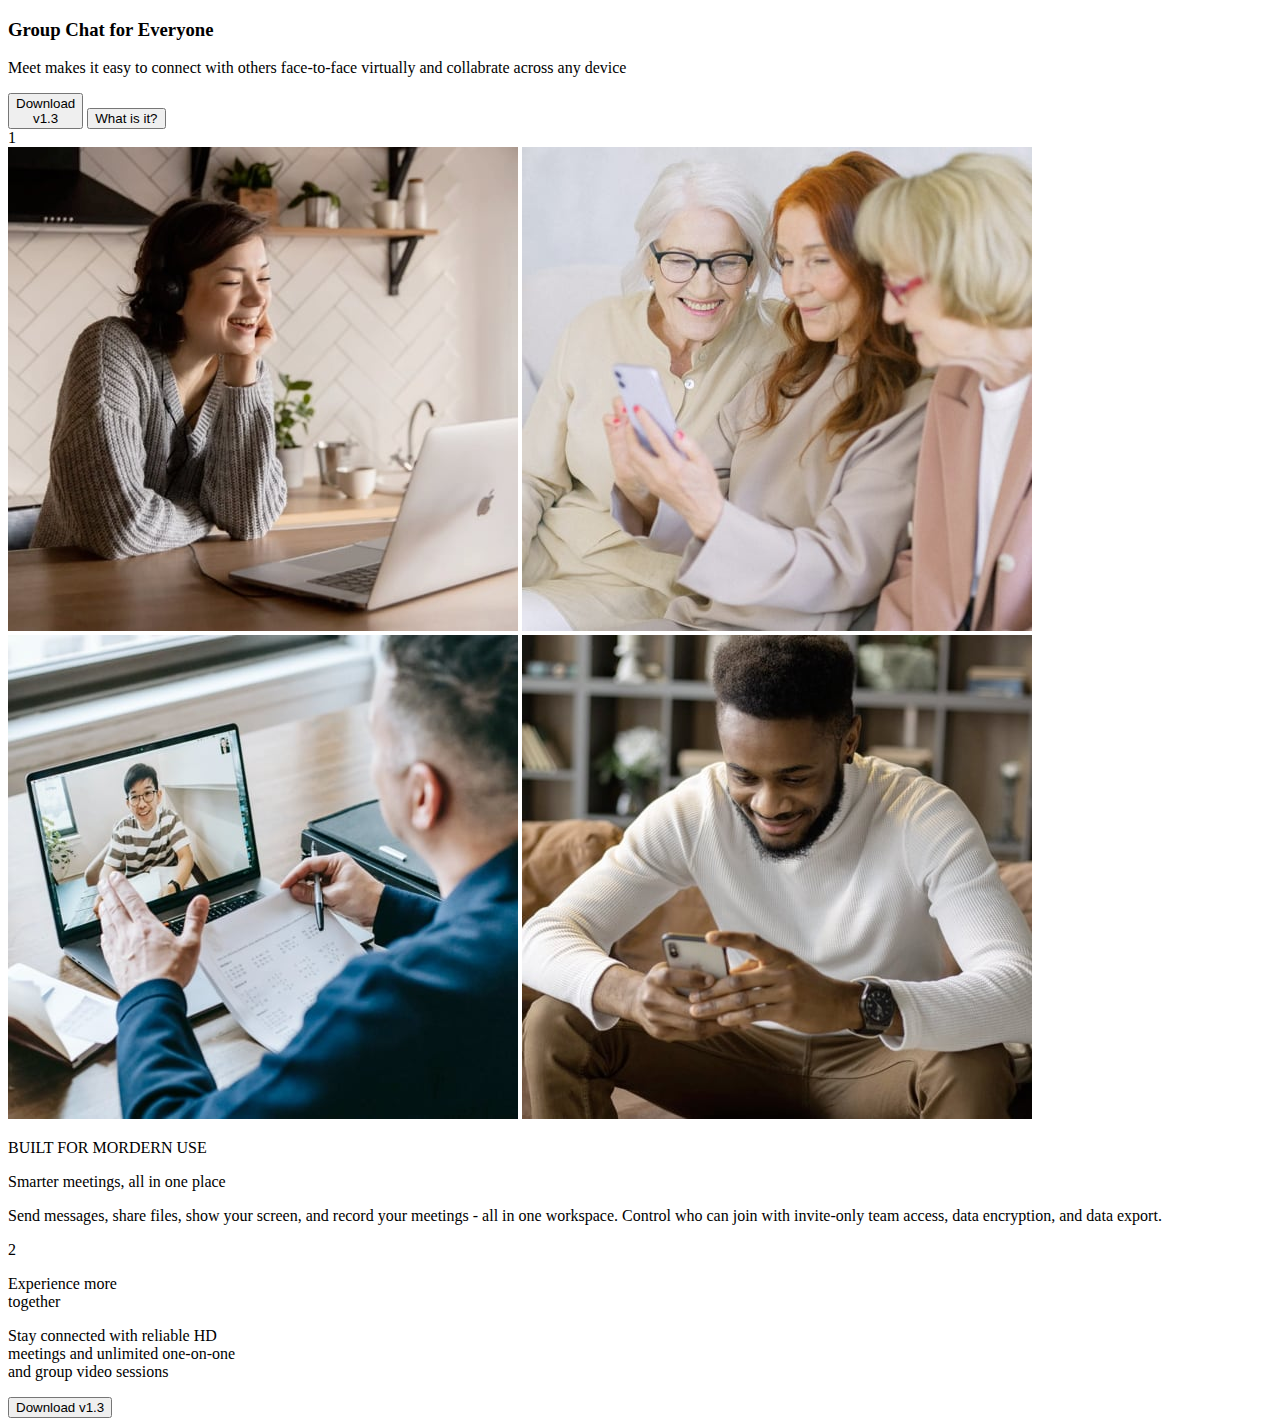
==== commit a7430377: "On branch macbookpro Your branch is up to date with 'origin/macbookpro'." ====
--- a/index.html
+++ b/index.html
@@ -1,13 +1,14 @@
 <!DOCTYPE html>
 <html lang="en">
-  <meta charset="UTF-8">
-  <meta name="viewport" content="width=device-width, initial-scale=1.0">
-  <link rel="stylesheet" href="style.css" type="text/css">
-  <link rel="icon" type="image/png" sizes="32x32" href="./assets/favicon-32x32.png">
+  <head>
+    <meta charset="UTF-8">
+    <meta name="viewport" content="width=device-width, initial-scale=1.0">
+    <link rel="stylesheet" href="style.css" type="text/css">
+    <link rel="icon" type="image/png" sizes="32x32" href="./assets/favicon-32x32.png">
     <title>Frontend Mentor | Meet landing page</title>
-  <link rel="stylesheet" type="text/css" href="assets/red-hat-display-cufonfonts-webfont/style.css">
-</head>
-<body>
+    <link rel="stylesheet" type="text/css" href="assets/red-hat-display-cufonfonts-webfont/style.css">
+  </head>
+  <body>
   <header class="logo-container">
     <div class="logo">
     </div>
@@ -19,12 +20,18 @@
       </div>
       <div class="message-container">
         <div class="message1">
-        <h3>Group Chat <br> for Everyone</h3>
+        <h3>Group Chat for Everyone</h3>
         <p class="mini-message">Meet makes it easy to connect with others face-to-face virtually and collabrate across any device</p>
       </div>
       <div class="first-button-container">
         <button class="button1" type="submit"> Download  <div id="version">v1.3</div> </button>
         <button class="button2" type="menu">What is it?</button>
+      </div>
+      <div>
+        <div class="path"></div>
+        <div class="number">
+          <div id="one">1</div>
+        </div>
       </div>
       </div>
       <div class="image-hero-right">
@@ -41,25 +48,29 @@
         <p>BUILT FOR MORDERN USE</p>
       </div>
       <div class="message3">
-        <p>Smarter meetings, all <br> in one place</p>
+        <p>Smarter meetings, all  in one place</p>
       </div>
       <div class="message4">
         <p>
-          Send messages, share files, show your screen, and record your meetings all in one workspace. Control who can join with invite-only team access, data encryption, and data export.
+          Send messages, share files, show your screen, and record your meetings - all in one workspace. Control who can join with invite-only team access, data encryption, and data export.
         </p>
       </div>
     </div>
   </main>
+      <div>
+        <div class="path"></div>
+        <div class="number">
+          <div id="one">2</div>
+        </div>
+      </div>
   <footer class="footer-image">
     <div class="footer-container">
       <p class="message5">Experience more <br> together</p>
       <p class="message6">
-        Stay connected with reliable HD meetings
-        and unlimited one-on-one and group
-        video sessions
+        Stay connected with reliable HD <br>meetings and unlimited one-on-one <br> and group video sessions
       </p>
       <button class="button3" type="submit">Download  <span id="version1">v1.3</span> </button>
     </div>
   </footer>
-</body>
+  </body>
 </html>--- a/style.css
+++ b/style.css
@@ -75,7 +75,7 @@
         justify-content: center;
         align-items: center;
         align-content: center;
-        font-family: "Red Hat Display";
+        font-family: 'Red Hat Display';
         width: 540px;
         height: 304px;
         top: 169px;
@@ -90,7 +90,7 @@
         align-content: center;
         justify-items: center;
         font-size: 40px;
-        font-family: "Red Hat Display Bold";
+        font-family: 'Red Hat Display Bold';
         font-style: normal;
         font-weight: 900px;
         font-size: 64px;
@@ -106,7 +106,7 @@
     
     .mini-message {
         display: flex;
-        font-family: "Red Hat Display Regular";
+        font-family: 'Red Hat Display Regular';
         font-style: normal;
         font-weight: 500;
         font-size: 18px;
@@ -141,7 +141,7 @@
         color: #FFFFFF;
         background-color: #4D96A9;
         margin-top: 40px;
-        font-family: "Red Hat Display Bold";
+        font-family: 'Red Hat Display Bold';
         font-style: normal;
         font-weight: 900px;
         font-size: 16px;
@@ -167,7 +167,7 @@
         color: #FFFFFF;
         background-color: #855FB1;
         margin-top: 40px;
-        font-family: "Red Hat Display Bold";
+        font-family: 'Red Hat Display Bold';
         font-style: normal;
         font-weight: 900px;
         font-size: 16px;
@@ -257,7 +257,7 @@
         color: #4D96A9;
         margin-top: 80px;
         text-align: center;
-        font-family: "Red Hat Display Regular";
+        font-family: 'Red Hat Display Regular';
         font-style: normal;
         font-weight: 900px;
         line-height: 26px;
@@ -269,7 +269,7 @@
     
     .message3 {
         display: flex;
-        font-family: "Red Hat Display Bold";
+        font-family: 'Red Hat Display Bold';
         font-style: normal;
         font-weight: 900;
         font-size: 40px;
@@ -287,7 +287,7 @@
     
     .message4 {
         display: flex;
-        font-family: "Red Hat Display Regular";
+        font-family: 'Red Hat Display Regular';
        font-style: normal;
         font-weight: 500;
         font-size: 18px;
@@ -335,7 +335,7 @@
         display: flex;
         flex-direction: row;
         align-items: center;
-        font-family: "Red Hat Display Bold";
+        font-family: 'Red Hat Display Bold';
         font-weight: 900;
         font-size: 48px;
         line-height: 44px;
@@ -351,7 +351,7 @@
         align-items: center;
         align-self: center;
         text-align: justify;
-        font-family: "Red Hat Display Regular";
+        font-family: 'Red Hat Display Regular';
         font-style: normal;
         font-weight: 500;
         font-size: 18px;
@@ -371,7 +371,7 @@
         border: 0px;
         width: 193px;
         height: 58px;
-        font-family: "Red Hat Display Bold";
+        font-family: 'Red Hat Display Bold';
         font-weight: 900;
         font-size: 16px;
         line-height: 26px;
@@ -384,7 +384,7 @@
     
     .button3:hover {
         background-color: #B188DD;
-        font-family: "Red Hat Display Bold";
+        font-family: 'Red Hat Display Bold';
         font-weight: 900;
         font-size: 16px;
         line-height: 26px;
@@ -415,8 +415,6 @@
         display: flex;
         flex-direction: column;
         font-family: 'Red Hat Display Regular';
-        margin-left: 0px;
-        margin-right: 0px;
         width: 1080px;
     }
     
@@ -429,7 +427,7 @@
         align-content: center;
         justify-items: center;
         justify-self: center;
-        margin: 40px 0px 100px 0px;
+        margin: 50px 0px 0px 0px;
         width: 150px;
         height: 50px;
     }
@@ -442,8 +440,7 @@
         align-content: center;
         align-self: center;
         justify-content: center; 
-        margin-left: 0px;
-        margin-top: 20px;
+        
     }
     
     .hero-container {
@@ -456,6 +453,8 @@
         align-items: center;
         column-gap: 10px;
         width: 1080px;
+        height: 358px;
+        margin-left: 100px 0px 0px 0px;
     }
     
     .image-hero-left {
@@ -469,7 +468,8 @@
         align-items: center;
         width: 360px;
         height: 303px;
-        margin-left: -20px;
+        margin: 40px 0px 0px -40px;
+        
     }
     
     .image-hero-right {
@@ -483,7 +483,8 @@
         align-items: center;
         width: 360px;
         height: 303px;
-        margin-right: -20px;
+        margin: 120px -60px 0px 0px;
+        
     }
     
     .message-container {
@@ -494,9 +495,11 @@
         justify-content: center;
         align-items: center;
         align-content: center;
-        font-family: "Red Hat Display";
-        width: 360px;
+        font-family: 'Red Hat Display';
+        width: 400px;
+        height: 304px;
         column-gap: 20px;
+        margin: 90px 0px 0px 0px ;
     }
     
     .message1 {
@@ -507,20 +510,22 @@
         align-content: center;
         justify-items: center;
         font-size: 40px;
-        font-family: "Red Hat Display Bold";
+        font-family: 'Red Hat Display Bold';
         font-style: normal;
         font-weight: 900px;
-        font-size: 40px;
+        font-size: 55px;
         line-height: 64px;
         text-align: center;
         color: #28283D;
         margin-top: 100px;
+        width: 400px;
+        height: 128px;
     
     }
     
     .mini-message {
         display: flex;
-        font-family: "Red Hat Display Regular";
+        font-family: 'Red Hat Display Regular';
         font-style: normal;
         font-weight: 500;
         font-size: 20px;
@@ -536,7 +541,7 @@
     .first-button-container {
         display: flex;
         flex-direction: row;
-        margin-top: 30px;
+        margin-top: 80px;
     }
     
     .button1 {
@@ -553,7 +558,7 @@
         color: #FFFFFF;
         background-color: #4D96A9;
         margin-top: 40px;
-        font-family: "Red Hat Display Bold";
+        font-family: 'Red Hat Display Bold';
         font-style: normal;
         font-weight: 900px;
         font-size: 16px;
@@ -579,7 +584,7 @@
         color: #FFFFFF;
         background-color: #855FB1;
         margin-top: 40px;
-        font-family: "Red Hat Display Bold";
+        font-family: 'Red Hat Display Bold';
         font-style: normal;
         font-weight: 900px;
         font-size: 16px;
@@ -673,7 +678,7 @@
         color: #4D96A9;
         margin-top: 40px;
         text-align: center;
-        font-family: "Red Hat Display Regular";
+        font-family: 'Red Hat Display Regular';
         font-style: normal;
         font-weight: 900px;
         line-height: 26px;
@@ -684,7 +689,7 @@
     
     .message3 {
         display: flex;
-        font-family: "Red Hat Display Bold";
+        font-family: 'Red Hat Display Bold';
         font-style: normal;
         font-weight: 900;
         font-size: 40px;
@@ -699,7 +704,7 @@
     
     .message4 {
         display: flex;
-        font-family: "Red Hat Display Regular";
+        font-family: 'Red Hat Display Regular';
         font-style: normal;
         font-weight: 500;
         font-size: 20px;
@@ -747,7 +752,7 @@
         flex-direction: row;
         align-items: center;
         margin-left: 50px;
-        font-family: "Red Hat Display Bold";
+        font-family: 'Red Hat Display Bold';
         font-weight: 900;
         font-size: 40px;
         line-height: 44px;
@@ -761,7 +766,7 @@
         flex-direction: row;
         align-items: center;
         align-self: center;
-        font-family: "Red Hat Display Regular";
+        font-family: 'Red Hat Display Regular';
         font-weight: 500;
         font-size: 18px;
         text-align: justify;
@@ -781,7 +786,7 @@
         border: 0px;
         width: 193px;
         height: 58px;
-        font-family: "Red Hat Display Bold";
+        font-family: 'Red Hat Display Bold';
         font-weight: 900;
         font-size: 16px;
         line-height: 26px;
@@ -793,7 +798,7 @@
     
     .button3:hover {
         background-color: #B188DD;
-        font-family: "Red Hat Display Bold";
+        font-family: 'Red Hat Display Bold';
         font-weight: 900;
         font-size: 16px;
         line-height: 26px;
@@ -825,7 +830,7 @@
         align-self: center;
         align-items: center;
         justify-items: center;
-        margin: 40px 0px 0px 30px;
+        margin: 40px 0px 60px 30px;
         width: 150px;
      }
 
@@ -860,7 +865,7 @@
         align-items: center;
         align-content: center;
         justify-items: center;
-        margin: 0px 0px 0px -20px;
+        margin: 0px 0px 80px -20px;
         width: 798px;
     }
 
@@ -879,7 +884,9 @@
         align-items: center;
         align-content: center;
         justify-items: center;
-        margin: 400px 0px 0px 0px;
+        margin: 330px 0px 0px 0px;
+        width: 457px;
+        height: 262px;
     }
 
     .message1 {
@@ -898,6 +905,8 @@
 
         text-align: center;
         color: #28283D;
+        width: 350px;
+        height: 96px;
     }
 
     
@@ -912,14 +921,15 @@
         /* or 162% */
 
         text-align: center;
-
+        width: 457px;
+        height: 52px;
         color: #87879D;
     }
 
     .first-button-container {
         display: flex;
         flex-direction: row;
-        margin-top: 10px;
+        margin-top: 50px;
     }
     
     .button1 {
@@ -935,8 +945,7 @@
         top: 462px;
         color: #FFFFFF;
         background-color: #4D96A9;
-        margin-top: 40px;
-        font-family: "Red Hat Display Bold";
+        font-family: 'Red Hat Display Bold';
         font-style: normal;
         font-weight: 900px;
         font-size: 16px;
@@ -961,8 +970,7 @@
         margin-left: 10px;
         color: #FFFFFF;
         background-color: #855FB1;
-        margin-top: 40px;
-        font-family: "Red Hat Display Bold";
+        font-family: 'Red Hat Display Bold';
         font-style: normal;
         font-weight: 900px;
         font-size: 16px;
@@ -996,77 +1004,79 @@
         align-items: center;
         align-content: center;
         justify-items: center;
-        column-gap: 20px;
+        column-gap: 11px;
         margin: 200px 0px 0px 0px;
+        width: 689px;
+        height: 156px;
     }
 
     #slide1 {
         display: flex;
         flex-direction: row;
         align-items: center;
-        width: 170px;
-        height: 166.3px;
+        width: 164px;
+        height: 156px;
         border-radius: 5px;
     }
      
     #slide2 {
         display: flex;
         flex-direction: row;
-        width: 170px;
-        height: 166.3px;
+        width: 164px;
+        height: 156px;
         border-radius: 5px;
     }
     
     #slide3 {
         display: flex;
         flex-direction: row;
-        width: 170px;
-        height: 166.3px;
+        width: 164px;
+        height: 156px;
         border-radius: 5px;
     }
     
     #slide4 {
         display: flex;
         flex-direction: row;
-        width: 170px;
-        height: 166.3px;
+        width: 164px;
+        height: 156px;
         border-radius: 5px;
     }
 
     .message-container2 {
         display: flex;
-        flex-direction: column;
-        text-align: center;
-        align-content: center;
-        align-items: center;
-        align-content: center;
-        justify-items: center;
-        margin-bottom: 200px;
-        margin: 0px 0px 0px 0px;
+        font-family: 'Red Hat Dispaly';
+        flex-direction: column;
+        text-align: center;
+        align-content: center;
+        align-items: center;
+        align-content: center;
+        justify-items: center;
+        width: 573px;
+        height: 240px;
     }
 
     .message2 {
         display: flex;
         flex-direction: column;
         color: #4D96A9;
-        margin-top: 80px;
-        text-align: center;
-        align-content: center;
-        align-items: center;
-        align-content: center;
-        justify-items: center;
-        font-family: "Red Hat Display Regular";
+        text-align: center;
+        align-content: center;
+        align-items: center;
+        align-content: center;
+        
+        font-family: 'Red Hat Display Bold';
         font-weight: 900px;
         line-height: 26px;
         letter-spacing: 4px;
         text-transform: uppercase;
-        font-size: 18px;
-        margin-bottom: 0px;
+        font-size: 16px;
+        margin: -20px 0px 0px 0px;
     }
     
     .message3 {
         display: flex;
-        font-family: "Red Hat Display Bold";
+        font-family: 'Red Hat Display Bold';
         font-style: normal;
         text-align: center;
         align-content: center;
@@ -1079,18 +1089,17 @@
         /* or 110% */
 
         color: #28283D;
-        height: 50px;
-        margin-top: 10px;
-        margin-bottom: 0px;
-    
+        width: 440px;
+        height: 88px;
+        margin: 10px 0px 0px 0px;
     }
     
     .message4 {
         display: flex;
-        font-family: "Red Hat Display";
+        font-family: 'Red Hat Display Regular';
         font-style: normal;
         font-weight: 500;
-        font-size: 18px;
+        font-size: 16px;
         line-height: 26px;
         text-align: center;
         align-content: center;
@@ -1099,8 +1108,10 @@
         justify-items: center;
         color: #87879D;
         flex-direction: column;
-        margin-top: 0px;
-        width: 540px;
+        width: 573px;
+        height: 78px;
+        margin: 15px;
+
         
     }
 
@@ -1193,7 +1204,7 @@
 
     .button3:hover {
         background-color: #B188DD;
-        font-family: "Red Hat Display Bold";
+        font-family: 'Red Hat Display Bold';
         font-weight: 900;
         font-size: 16px;
         line-height: 26px;
@@ -1236,8 +1247,9 @@
         align-content: center;
         justify-items: center;
         justify-self: center;
-        margin: 40px 0px 0px 0px;
+        margin: 40px 0px 0px 40px;
         width: 150px;
+        height: 28px;
     }
 
     .logo {
@@ -1247,7 +1259,7 @@
         align-items: center;
         align-content: center;
         justify-items: center;
-        height: 28px;
+        
     }
     
     .main-container {
@@ -1266,13 +1278,14 @@
         display: flex;
         flex-direction: column;
         background: url(assets/tablet/image-hero.png) 0 0 no-repeat;
-        background-size: 375px;
+        background-size: 380px;
         align-items: center;
         align-content: center;
         justify-items: center;
         justify-content: center;
         width: 375px;
-        margin: 90px 0px 0px 0px;
+        margin: 50px 0px 0px 0px;
+        
     }
 
     .image-hero-left {
@@ -1290,24 +1303,23 @@
         align-items: center;
         align-content: center;
         justify-items: center;
-        margin: 200px 0px 0px 0px;
+        margin: 100px 0px 0px 0px;
         width: 375px;
     }
 
     .message1 {
         display: flex;
         flex-direction: column;
-        align-items: center;
-        align-content: center;
-        justify-items: center;
-        justify-content: center;
-        font-family: 'Red Hat Display Bold';
-        font-style: normal;
-        font-weight: 900;
-        font-size: 40px;
-        line-height: 48px;
-        /* or 100% */
-
+        align-content: center;
+        width: 327px;
+        height: 88px;
+        margin: 120px 0px 0px 0px;
+
+        font-family: 'Red Hat Display Bold';
+        font-style: normal;
+        font-weight: 900;
+        font-size: 30px;
+        line-height: 44px;
         text-align: center;
         color: #28283D;
     }
@@ -1316,39 +1328,39 @@
 
     .mini-message {
         display: flex;
+        width: 327px;
+        height: 78px;
+
         font-family: 'Red Hat Display Regular';
         font-style: normal;
         font-weight: 500;
-        font-size: 18px;
-        line-height: 26px;
-        width: 375px;
-        /* or 162% */
+        font-size: 16px;
+        line-height: 26px;
 
         text-align: center;
         color: #87879D;
+
     }
 
     .first-button-container {
         display: flex;
         font-family: 'Red Hat Display Regular ';
-        flex-direction: row;
-        margin-top: 10px;
+        flex-direction: column;
+        align-self: center;
     }
     
     .button1 {
         display: flex;
         flex-direction: row;
-        align-items: center;
-        justify-content: center;
+        align-self: center;
+        margin: 60px 0px 0px 0px;
         column-gap: 5px;
         border-radius: 30px;
         border: 0px;
         width: 193px;
         height: 58px;
-        top: 462px;
         color: #FFFFFF;
         background-color: #4D96A9;
-        margin-top: 40px;
         font-family: 'Red Hat Display Bold';
         font-weight: 900px;
         font-size: 16px;
@@ -1364,17 +1376,15 @@
     .button2 {
         display: flex;
         flex-direction: row;
-        justify-content: center;
-        align-items: center;
+        align-self: center;
         border-radius: 30px;
         border: 0px;
         width: 139px;
         height: 58px;
-        margin-left: 10px;
+        margin: 15px 0px 0px 0px;
         color: #FFFFFF;
         background-color: #855FB1;
-        margin-top: 40px;
-        font-family: "Red Hat Display Bold";
+        font-family: 'Red Hat Display Bold';
         font-style: normal;
         font-weight: 900px;
         font-size: 16px;
@@ -1403,22 +1413,42 @@
         line-height: 26px;
     }
 
+    .number {
+        display: flex;
+        flex-direction: row;
+        border: 1px solid #87879D;
+        border-radius: 50%;
+        width: 56px;
+        height: 56px;
+        align-items: center;
+        margin: 20;
+    }
+
+    #one {
+        display: flex;
+        color: #87879D;
+        align-content: center;
+        text-align: justify;
+        margin: 0px 0px 0px 45%;
+    }
+
     .image-slide-container {
         display: flex;
         flex-wrap:wrap;
         align-items: center;
         align-self: center;
-        justify-items: center;
-        align-content: center;
-        justify-content: center;
         column-gap: 20px;
         row-gap: 20px;
-        margin: 250px 0px 0px 0px;
+        margin: 150px 0px 0px 0px;
         border-radius: 50px;
+        width: 327px;
+        height: 310px;
     }
     #slide1, #slide2, #slide3, #slide4 {
         display: flex;
         border-radius: 10px;
+        width: 151px;
+        height: 143px;
         
     }
 
@@ -1428,23 +1458,26 @@
         flex-direction: column;
         align-items: center;
         align-self: center;
-        align-content: center;
-        justify-items: center;
-        justify-content: center;
-        margin: 0px 0px 0px 0px;
-        width: 375px;
+        
+        margin: 10px 0px 0px 0px;
+        width: 327px;
+        height: 284px;
     }
 
     .message2 {
-        color: #4D96A9;
-        margin-top: 80px;
-        text-align: center;
-        font-family: "Red Hat Display Regular";
-        font-weight: 1000px;
-        line-height: 26px;
+        display: flex;
+        font-family: 'Red Hat Display Bold';
+        font-style: normal;
+        font-weight: 900;
+        font-size: 16px;
+        line-height: 26px;
+        /* identical to box height, or 162% */
+
         letter-spacing: 4px;
         text-transform: uppercase;
-        font-size: 18px;
+
+        color: #4D96A9;
+        margin: 80px 0px 0px 0px;
     }
 
     .message3 {
@@ -1454,36 +1487,52 @@
         text-align: center;
         align-content: center;
         align-items: center;
-        align-content: center;
-        justify-items: center;
-        font-weight: 900;
-        font-size: 35px;
-        line-height: 44px;
+        font-weight: 900;
+        font-size: 32px;
+        line-height: 36px;
         /* or 110% */
 
         color: #28283D;
-        height: 50px;
-        margin: 0px 0px 0px 0px;
+        margin: 20px 0px 0px 0px;
+        width: 320px;
+        height: 72px;
+
 
     }
 
     .message4 {
         display: flex;
         flex-direction: column;
-        font-family: "Red Hat Display Regular";
+        font-family: 'Red Hat Display Regular';
         font-style: normal;
         font-weight: 500;
         font-size: 16px;
         line-height: 26px;
         text-align: center;
-        align-content: center;
-        align-items: center;
-        align-content: center;
-        justify-items: center;
         color: #87879D;
         margin-top: 20px;
-        width: 375px;
-        
+        width: 327px;
+        height: 130px;
+        
+    }
+
+    .number {
+        display: flex;
+        flex-direction: row;
+        border: 1px solid #87879D;
+        border-radius: 50%;
+        width: 56px;
+        height: 56px;
+        align-items: center;
+        margin: 20;
+    }
+
+    #one {
+        display: flex;
+        color: #87879D;
+        align-content: center;
+        text-align: justify;
+        margin: 0px 0px 0px 45%;
     }
 
     .footer-image {
@@ -1522,7 +1571,7 @@
         align-items: center;
         align-self: center;
         justify-items: center;
-        margin-right: 120px;
+        margin: 60px 0px 0px 120px;
         font-family: 'Red Hat Display Bold';
         font-weight: 900;
         font-size: 32px;
@@ -1542,9 +1591,9 @@
         text-align: center;
         align-content: center;
         align-items: center;
-        align-content: center;
-        justify-items: center;
-        margin: 30px 0px 0px 0px;
+        align-self: center;
+        justify-items: center;
+        margin: 30px 0px 0px 60px;
         font-family: 'Red Hat Display Regular';
         font-weight: 500;
         font-size: 18px;
@@ -1562,7 +1611,7 @@
         align-items: center;
         align-content: center;
         justify-items: center;
-        margin: 80px 0px 0px 0px;
+        margin: 0px 0px 0px 0px;
         font-family: 'Red Hat Display Bold';
         font-style: normal;
         font-weight: 900;
@@ -1575,7 +1624,7 @@
 
     .button3:hover {
         background-color: #B188DD;
-        font-family: "Red Hat Display Bold";
+        font-family: 'Red Hat Display Bold';
         font-weight: 900;
         font-size: 16px;
         line-height: 26px;
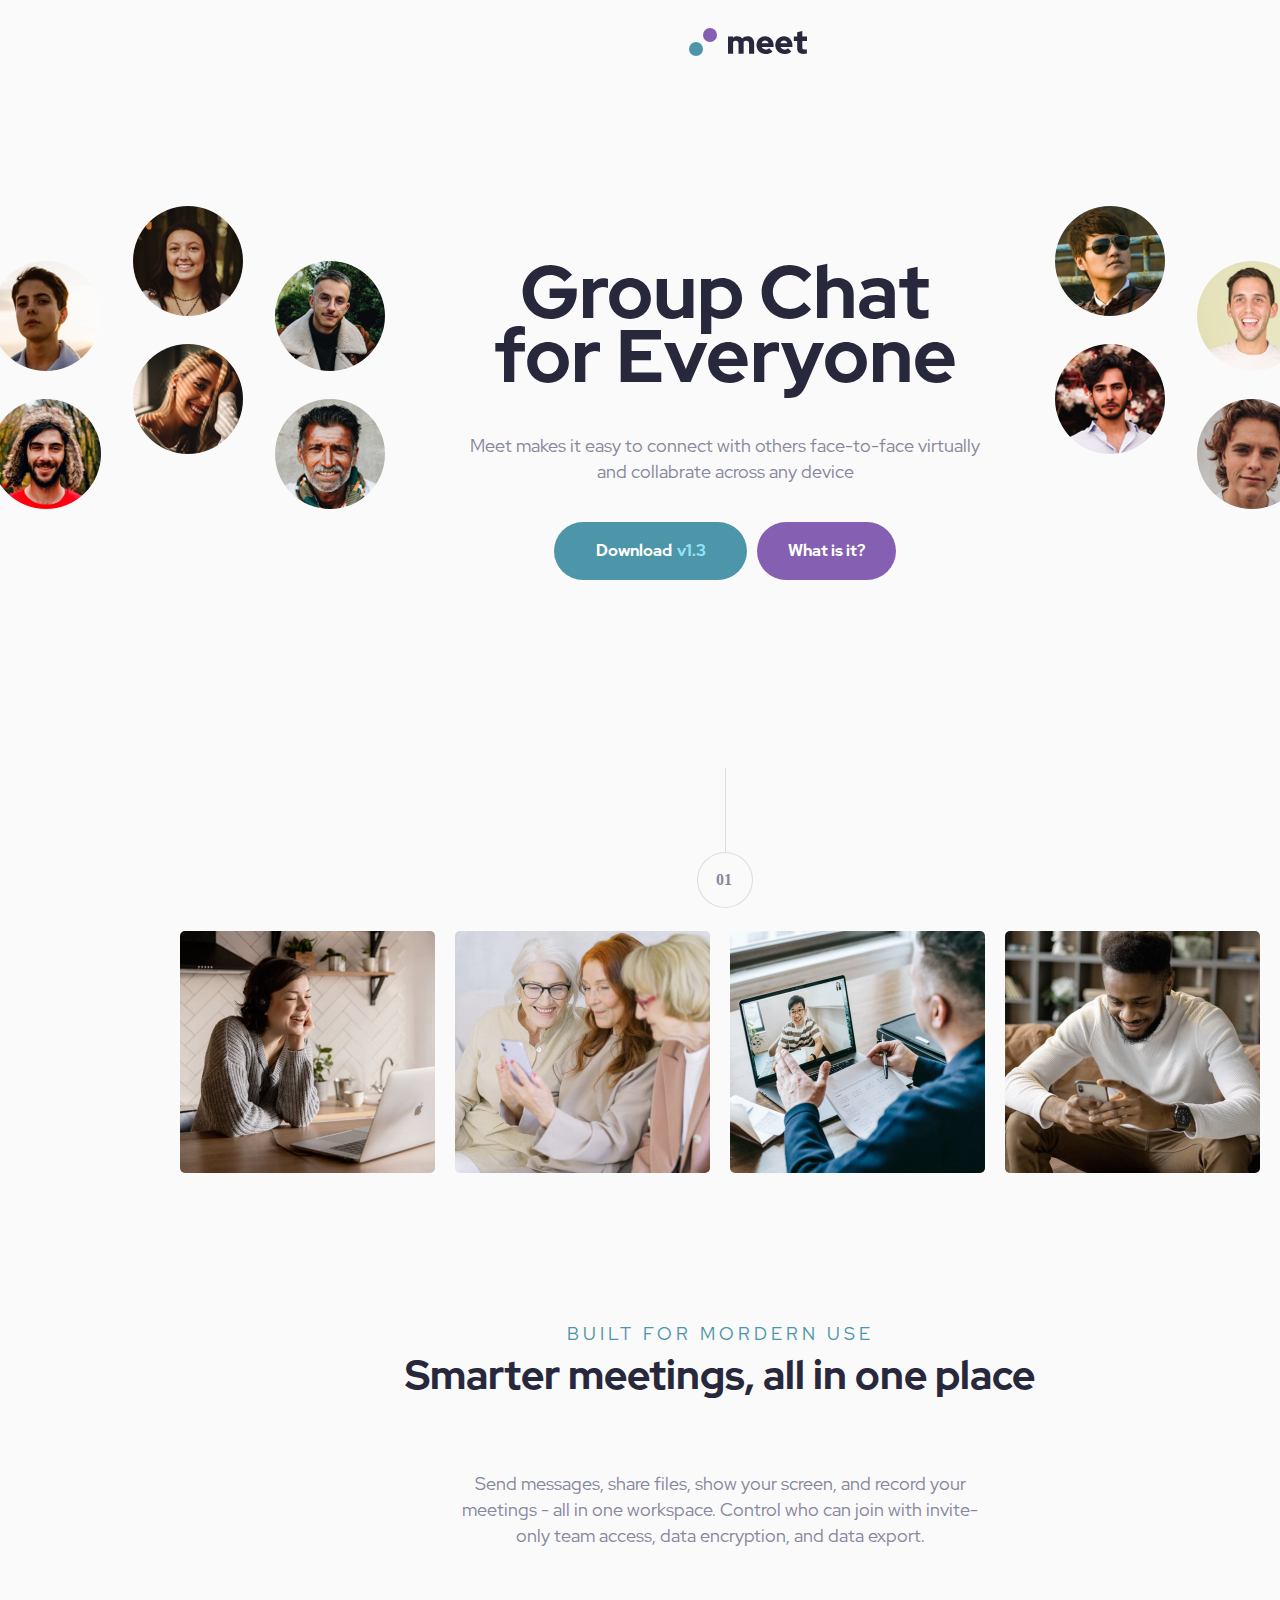
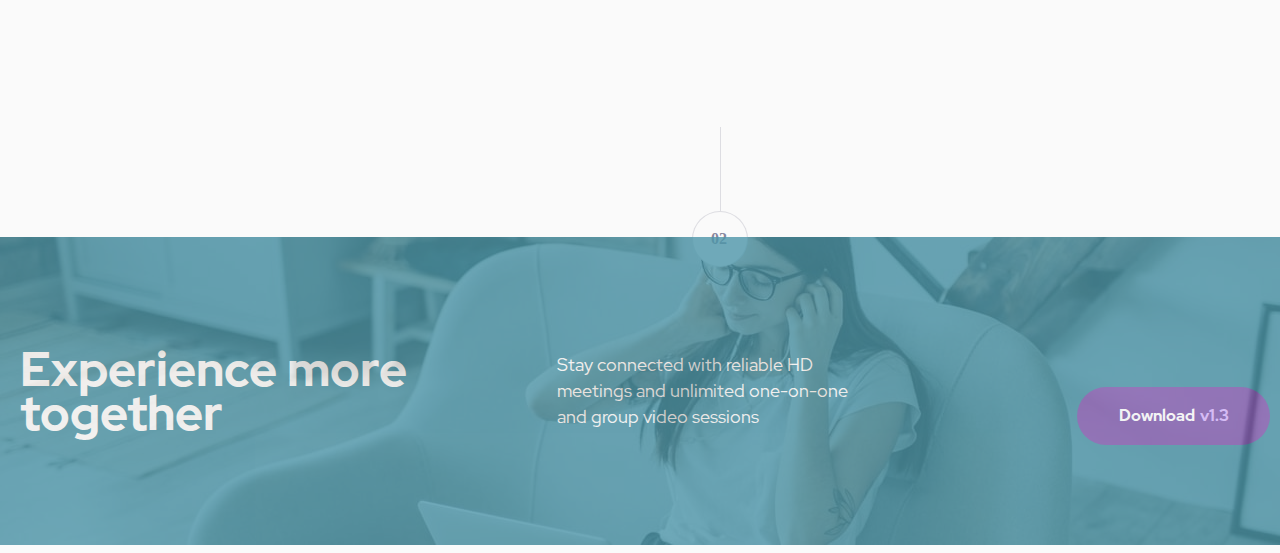
==== commit 48437c54: "On branch macbookpro  Your branch is up to date with 'origin/macbookpro'." ====
--- a/index.html
+++ b/index.html
@@ -27,10 +27,10 @@
         <button class="button1" type="submit"> Download  <div id="version">v1.3</div> </button>
         <button class="button2" type="menu">What is it?</button>
       </div>
-      <div>
+      <div class="step">
         <div class="path"></div>
-        <div class="number">
-          <div id="one">1</div>
+        <div class="rectangle">
+          <div class="number">01</div>
         </div>
       </div>
       </div>
@@ -55,15 +55,17 @@
           Send messages, share files, show your screen, and record your meetings - all in one workspace. Control who can join with invite-only team access, data encryption, and data export.
         </p>
       </div>
+      
     </div>
   </main>
-      <div>
-        <div class="path"></div>
-        <div class="number">
-          <div id="one">2</div>
-        </div>
+      
+  <footer class="footer-image">
+    <div class="step2">
+      <div class="path"></div>
+      <div class="rectangle">
+        <div class="number">02</div>
       </div>
-  <footer class="footer-image">
+    </div>
     <div class="footer-container">
       <p class="message5">Experience more <br> together</p>
       <p class="message6">
--- a/style.css
+++ b/style.css
@@ -1,11 +1,12 @@
-/*Desktop screen*/
-@media (min-width: 1440px) {
+@media (max-width: 2880px) {
     html {
         display: flex;
         flex-direction: column;
-        width: 1440px;
-    }
-
+        align-items: center;
+        align-self: center;
+        width: auto;
+    }
+    
     body {
         display: flex;
         flex-direction: column;
@@ -13,17 +14,17 @@
         font-family: 'Red Hat Display Regular';
         overflow-x: hidden;
         overflow-y: scroll;
-        width: 1440px;
-    }
-
-  
+        width: auto;
+    }
+    
+    
     .main-container {
         display: flex;
         flex-direction: column;
         font-family: 'Red Hat Display Regular';
-        width: 1440px;
-    }
-
+        width: auto;
+    }
+    
     .logo-container {
         display: flex;
         background: url(assets/logo.svg) 0 0 no-repeat;
@@ -32,7 +33,7 @@
         align-content: center;
         align-self: center;
         justify-content: center; 
-        margin-top: 20px;
+        margin: 20px 0px 0px 50px;
         width: 212px;
         height: 28px;
     }
@@ -43,25 +44,24 @@
         align-self: center;
         justify-items: center;
         align-content: center;
-        margin: 150px 0px 0px 0px;
-        column-gap: 20px;
+        margin: 150px 0px 0px 50px;
+        column-gap: 180px;
     }
     .image-hero-left {
         display: flex;
         flex-direction: row;
         align-self: flex-start;
         background: url(assets/desktop/image-hero-left.png) 0 0 no-repeat;
-        margin: 0px 30px 0px -30px;
+        margin: 0px 0px 0px -30px;
         width: 394px;
         height: 303px;
-        
     }
     
     .image-hero-right {
         display: flex;
         flex-direction: row;
         background: url(assets/desktop/image-hero-right.png) 0 0 no-repeat;
-        margin: 0px -30px 0px 40px;
+        margin: 0px 0px 0px 20px;
         width: 394px;
         height: 303px;
     }
@@ -79,7 +79,7 @@
         width: 540px;
         height: 304px;
         top: 169px;
-        margin-left: 20px;
+        margin: 80px 0px 0px 0px;
     }
     
     .message1 {
@@ -98,7 +98,7 @@
         text-align: center;
         color: #28283D;
         height: 150px;
-        margin-top: 100px;
+        margin-top: 220px;
         width: 498px;
         height: 216px;
     
@@ -125,6 +125,7 @@
         display: flex;
         flex-direction: row;
         margin-top: 30px;
+        margin-bottom: 160px;
     }
     
     .button1 {
@@ -187,6 +188,470 @@
         font-size: 16px;
         line-height: 26px;
     }
+    
+    #version1 {
+        color: #D9B8FF;
+        font-family: 'Red Hat Display Bold';
+        font-weight: 900;
+        font-size: 16px;
+        line-height: 26px;
+    }
+    
+    .step {
+        position: absolute;
+        display: flex;
+        flex-direction: column;
+        justify-content: center;
+        width: 56px;
+        height: 140px;
+        flex-shrink: 0;
+        background-color: #87879D 25%;
+        color: #FAFAFA;
+        margin: 350px 0px 0px 0px;
+    }
+    
+    .path {
+        display: flex;
+        flex-direction: column;
+        flex-shrink: 0;
+        border-left: 1px solid #87879D;
+        opacity: 0.25;
+        height: 84px;
+        align-self: center;
+        align-items: center;
+        margin-top: 450px;
+        
+    }
+    
+    .rectangle {
+        display: flex;
+        flex-direction: column;
+        width: 56px;
+        height: 56px;
+        flex-shrink: 0;
+        align-items: center;
+        box-sizing: border-box;
+        border-radius: 29px;
+        border: 1px solid rgba(135, 135, 157, 0.25);
+        background: #FAFAFA;
+    }
+    
+    .number {
+        display: flex;
+        width: 18px;
+        flex-direction: column;
+        flex-shrink: 0;
+        background: #FAFAFA;
+        color: #87879D;
+        font-size: 16px;
+        font-family: 'Red Hat Display normal';
+        font-weight: 900;
+        line-height: 26px;
+        margin-top: 25%;
+    }
+    
+    
+    
+    .image-slide-container {
+        display: flex;
+        flex-direction: row;
+        column-gap: 30px;
+        align-items: center;
+        align-self: center;
+        align-content: center;
+        margin-top: 400px;
+        margin-left: 0%;
+    }
+    
+    #slide1 {
+        display: flex;
+        flex-direction: row;
+        width: 255px;
+        height: 242px;
+        border-radius: 5px;
+    }
+     
+    #slide2 {
+        display: flex;
+        flex-direction: row;
+        width: 255px;
+        height: 242px;
+        border-radius: 5px;
+    }
+    
+    #slide3 {
+        display: flex;
+        flex-direction: row;
+        width: 255px;
+        height: 242px;
+        border-radius: 5px;
+    }
+    
+    #slide4 {
+        display: flex;
+        flex-direction: row;
+        width: 255px;
+        height: 242px;
+        border-radius: 5px;
+    }
+    
+    .message-container2 {
+        display: flex;
+        flex-direction: column;
+        align-items: center;
+        align-self: center;
+        justify-content: center; 
+        text-align: center;
+        margin: 50px 0px 0px 0px;
+        border-radius: 5px;
+    
+    }
+    
+    .message2 {
+        display: flex;
+        color: #4D96A9;
+        margin-top: 80px;
+        text-align: center;
+        font-family: 'Red Hat Display Regular';
+        font-style: normal;
+        font-weight: 900px;
+        line-height: 26px;
+        letter-spacing: 4px;
+        text-transform: uppercase;
+        font-size: 18px;
+        height: 0px;
+    }
+    
+    .message3 {
+        display: flex;
+        font-family: 'Red Hat Display Bold';
+        font-style: normal;
+        font-weight: 900;
+        font-size: 40px;
+        line-height: 44px;
+        /* or 110% */
+    
+        text-align: center;
+    
+        color: #28283D;
+        height: 50px;
+        margin-top: 10px;
+        margin-bottom: 60px;
+    
+    }
+    
+    .message4 {
+        display: flex;
+        font-family: 'Red Hat Display Regular';
+       font-style: normal;
+        font-weight: 500;
+        font-size: 18px;
+        line-height: 26px;
+        text-align: center;
+        color: #87879D;
+        flex-direction: column;
+        justify-items: center;
+        align-items: center;
+        margin-top: 30px;
+        margin-bottom: 120px;
+        width: 540px;
+    }
+    .step2 {
+        position: absolute;
+        display: flex;
+        flex-direction: column;
+        justify-content: center;
+        width: 56px;
+        height: 140px;
+        flex-shrink: 0;
+        background-color: #87879D 25%;
+        color: #FAFAFA;
+        margin: -335px 0px 0px 0px; 
+        mix-blend-mode: normal;
+    }
+    
+    .footer-image {
+        display: flex;
+        justify-content: center;
+        align-content: center;
+        background: url(assets/desktop/image-footer.jpg)0 0 no-repeat;
+        background-size: cover;
+        align-self: center;
+        width: auto;
+        height: 308px;
+        margin: 210px 0px 0px 0px;
+    }
+        
+    
+    
+    .footer-container {
+        display: flex;
+        flex-direction: row;
+        align-items: center;
+        align-self: center;
+        justify-items: center;
+        background: #4D96A9;
+        mix-blend-mode: normal;
+        opacity: 0.8;
+        width: 1440px;
+        height: 308px;
+        column-gap: 120px;
+    }
+    
+    
+    .message5 {
+        display: flex;
+        flex-direction: row;
+        align-items: center;
+        font-family: 'Red Hat Display Bold';
+        font-weight: 900;
+        font-size: 48px;
+        line-height: 44px;
+        color: #FAFAFA;
+        mix-blend-mode: unset;
+        margin: 0px 0px 0px 60px;
+    
+    }
+    
+    .message6 {
+        display: flex;
+        flex-direction: row;
+        align-items: center;
+        align-self: center;
+        text-align: justify;
+        font-family: 'Red Hat Display Regular';
+        font-style: normal;
+        font-weight: 500;
+        font-size: 18px;
+        line-height: 26px;
+        color: #FAFAFA;
+        width: 360px;
+    }
+    
+    .button3 {
+        display: flex;
+        flex-direction: row;
+        align-items: center;
+        justify-items: center;
+        justify-content: center;
+        column-gap: 5px;
+        border-radius: 29px;
+        border: 0px;
+        width: 193px;
+        height: 58px;
+        font-family: 'Red Hat Display Bold';
+        font-weight: 900;
+        font-size: 16px;
+        line-height: 26px;
+        margin-left: 10px;
+        color: #FFFFFF;
+        background-color: #855FB1;
+        margin-top: 50px;
+       
+    }
+    
+    .button3:hover {
+        background-color: #B188DD;
+        font-family: 'Red Hat Display Bold';
+        font-weight: 900;
+        font-size: 16px;
+        line-height: 26px;
+        cursor: pointer;
+    }  
+}
+
+
+    
+
+/*Desktop screen*/
+@media (max-width: 1440px) {
+    html {
+        display: flex;
+        flex-direction: column;
+        width: 1440px;
+    }
+
+    body {
+        display: flex;
+        flex-direction: column;
+        background-color: #FAFAFA;
+        font-family: 'Red Hat Display Regular';
+        overflow-x: hidden;
+        overflow-y: scroll;
+        width: 1440px;
+    }
+
+  
+    .main-container {
+        display: flex;
+        flex-direction: column;
+        font-family: 'Red Hat Display Regular';
+        width: 1440px;
+    }
+
+    .logo-container {
+        display: flex;
+        background: url(assets/logo.svg) 0 0 no-repeat;
+        flex-direction: row;
+        align-items: center;
+        align-content: center;
+        align-self: center;
+        justify-content: center; 
+        margin: 20px 0px 0px 150px;
+        width: 212px;
+        height: 28px;
+    }
+    
+    .hero-container {
+        display: flex;
+        flex-direction: row;
+        align-self: center;
+        justify-items: center;
+        align-content: center;
+        margin: 150px 0px 0px 0px;
+        column-gap: 20px;
+    }
+    .image-hero-left {
+        display: flex;
+        flex-direction: row;
+        align-self: flex-start;
+        background: url(assets/desktop/image-hero-left.png) 0 0 no-repeat;
+        margin: 0px 30px 0px -30px;
+        width: 394px;
+        height: 303px;
+        
+    }
+    
+    .image-hero-right {
+        display: flex;
+        flex-direction: row;
+        background: url(assets/desktop/image-hero-right.png) 0 0 no-repeat;
+        margin: 0px -30px 0px 40px;
+        width: 394px;
+        height: 303px;
+    }
+    
+    .message-container {
+        display: flex;
+        flex-direction: column;
+        text-align: justify;
+        align-self: center;
+        justify-items: center;
+        justify-content: center;
+        align-items: center;
+        align-content: center;
+        font-family: 'Red Hat Display';
+        width: 540px;
+        height: 304px;
+        top: 169px;
+        margin-left: 20px;
+    }
+    
+    .message1 {
+        display: flex;
+        flex-direction: column;
+        justify-content: center;
+        align-items: center;
+        align-content: center;
+        justify-items: center;
+        font-size: 40px;
+        font-family: 'Red Hat Display Bold';
+        font-style: normal;
+        font-weight: 900px;
+        font-size: 64px;
+        line-height: 64px;
+        text-align: center;
+        color: #28283D;
+        height: 150px;
+        margin-top: 100px;
+        width: 498px;
+        height: 216px;
+    
+    }
+    
+    .mini-message {
+        display: flex;
+        font-family: 'Red Hat Display Regular';
+        font-style: normal;
+        font-weight: 500;
+        font-size: 18px;
+        line-height: 26px;
+        text-align: center;
+        width: 540px;
+        height: 52px;
+        color: #87879D;
+        flex-direction: column;
+        justify-items: center;
+        align-items: center;
+        margin-top: -30px;
+    }
+    
+    .first-button-container {
+        display: flex;
+        flex-direction: row;
+        margin-top: 30px;
+    }
+    
+    .button1 {
+        display: flex;
+        flex-direction: row;
+        align-items: center;
+        justify-content: center;
+        column-gap: 5px;
+        border-radius: 30px;
+        border: 0px;
+        width: 193px;
+        height: 58px;
+        top: 462px;
+        color: #FFFFFF;
+        background-color: #4D96A9;
+        margin-top: 40px;
+        font-family: 'Red Hat Display Bold';
+        font-style: normal;
+        font-weight: 900px;
+        font-size: 16px;
+        line-height: 26px;
+    
+    }
+    
+    .button1:hover {
+        background-color: #8FE3F9;
+        cursor: pointer;
+    }
+    
+    .button2 {
+        display: flex;
+        flex-direction: row;
+        justify-content: center;
+        align-items: center;
+        border-radius: 30px;
+        border: 0px;
+        width: 139px;
+        height: 58px;
+        margin-left: 10px;
+        color: #FFFFFF;
+        background-color: #855FB1;
+        margin-top: 40px;
+        font-family: 'Red Hat Display Bold';
+        font-style: normal;
+        font-weight: 900px;
+        font-size: 16px;
+        line-height: 26px;
+    }
+    
+    .button2:hover {
+        background-color: #D9B8FF;
+        cursor: pointer;
+    }
+    
+    #version {
+        color: #8FE3F9;
+        font-family: 'Red Hat Display Bold';
+        font-style: normal;
+        font-weight: 900;
+        font-size: 16px;
+        line-height: 26px;
+    }
 
     #version1 {
         color: #D9B8FF;
@@ -329,6 +794,7 @@
         column-gap: 150px;
         
     }
+
     
     
     .message5 {
@@ -416,6 +882,7 @@
         flex-direction: column;
         font-family: 'Red Hat Display Regular';
         width: 1080px;
+        margin: 0px0px 0px 0px;
     }
     
     .logo-container{
@@ -453,8 +920,8 @@
         align-items: center;
         column-gap: 10px;
         width: 1080px;
-        height: 358px;
-        margin-left: 100px 0px 0px 0px;
+        height: 341.3px;
+        margin-left: 50px 0px 0px 0px;
     }
     
     .image-hero-left {
@@ -499,7 +966,7 @@
         width: 400px;
         height: 304px;
         column-gap: 20px;
-        margin: 90px 0px 0px 0px ;
+        margin: 120px 0px 0px 0px ;
     }
     
     .message1 {
@@ -517,8 +984,9 @@
         line-height: 64px;
         text-align: center;
         color: #28283D;
-        margin-top: 100px;
+        margin-top: 310px;
         width: 400px;
+        background-size: 200px;
         height: 128px;
     
     }
@@ -536,6 +1004,7 @@
         justify-items: center;
         align-items: center;
         margin-top: -30px;
+        width: 341.3px;
     }
     
     .first-button-container {
@@ -614,6 +1083,60 @@
         line-height: 26px;
     }
     
+
+    .step {
+        position: absolute;
+        display: flex;
+        flex-direction: column;
+        justify-content: center;
+        width: 56px;
+        height: 140px;
+        flex-shrink: 0;
+        background-color: #87879D 25%;
+        color: #FAFAFA;
+        margin: 350px 0px 0px 0px;
+    }
+    
+    .path {
+        display: flex;
+        flex-direction: column;
+        flex-shrink: 0;
+        border-left: 1px solid #87879D;
+        opacity: 0.25;
+        height: 84px;
+        align-self: center;
+        align-items: center;
+        margin-top: 450px;
+        
+    }
+    
+    .rectangle {
+        display: flex;
+        flex-direction: column;
+        width: 56px;
+        height: 56px;
+        flex-shrink: 0;
+        align-items: center;
+        box-sizing: border-box;
+        border-radius: 29px;
+        border: 1px solid rgba(135, 135, 157, 0.25);
+        background: #FAFAFA;
+    }
+    
+    .number {
+        display: flex;
+        width: 18px;
+        flex-direction: column;
+        flex-shrink: 0;
+        background: #FAFAFA;
+        color: #87879D;
+        font-size: 16px;
+        font-family: 'Red Hat Display normal';
+        font-weight: 900;
+        line-height: 26px;
+        margin-top: 25%;
+    }
+    
     .image-slide-container {
         display: flex;
         flex-direction: row;
@@ -623,7 +1146,7 @@
         justify-items: center;
         justify-content: center;
         align-content: center;
-        margin: 300px 0px 0px 0px;
+        margin:  450px 0px 0px;
         width: 100%;
         height: 100%;
     }
@@ -676,9 +1199,9 @@
     .message2 {
         display: flex;
         color: #4D96A9;
-        margin-top: 40px;
-        text-align: center;
-        font-family: 'Red Hat Display Regular';
+        margin: 40px 0px 50px 0px;
+        text-align: center;
+        font-family: 'Red Hat Display Bold';
         font-style: normal;
         font-weight: 900px;
         line-height: 26px;
@@ -865,7 +1388,7 @@
         align-items: center;
         align-content: center;
         justify-items: center;
-        margin: 0px 0px 80px -20px;
+        margin: 40px 0px 80px -20px;
         width: 798px;
     }
 
@@ -884,7 +1407,7 @@
         align-items: center;
         align-content: center;
         justify-items: center;
-        margin: 330px 0px 0px 0px;
+        margin: 440px 0px 0px 0px;
         width: 457px;
         height: 262px;
     }
@@ -997,6 +1520,60 @@
         font-size: 16px;
         line-height: 26px;
     }
+
+    .step {
+        position: absolute;
+        display: flex;
+        flex-direction: column;
+        justify-content: center;
+        width: 56px;
+        height: 140px;
+        flex-shrink: 0;
+        background-color: #87879D 25%;
+        color: #FAFAFA;
+        margin: 250px 0px 0px 0px;
+    }
+    
+    .path {
+        display: flex;
+        flex-direction: column;
+        flex-shrink: 0;
+        border-left: 1px solid #87879D;
+        opacity: 0.25;
+        height: 84px;
+        align-self: center;
+        align-items: center;
+        margin-top: 450px;
+        
+    }
+    
+    .rectangle {
+        display: flex;
+        flex-direction: column;
+        width: 56px;
+        height: 56px;
+        flex-shrink: 0;
+        align-items: center;
+        box-sizing: border-box;
+        border-radius: 29px;
+        border: 1px solid rgba(135, 135, 157, 0.25);
+        background: #FAFAFA;
+    }
+    
+    .number {
+        display: flex;
+        width: 18px;
+        flex-direction: column;
+        flex-shrink: 0;
+        background: #FAFAFA;
+        color: #87879D;
+        font-size: 16px;
+        font-family: 'Red Hat Display normal';
+        font-weight: 900;
+        line-height: 26px;
+        margin-top: 25%;
+    }
+  
     
     .image-slide-container {
         display: flex;
@@ -1005,7 +1582,7 @@
         align-content: center;
         justify-items: center;
         column-gap: 11px;
-        margin: 200px 0px 0px 0px;
+        margin: 650px 0px 0px 0px;
         width: 689px;
         height: 156px;
     }
@@ -1065,13 +1642,13 @@
         align-items: center;
         align-content: center;
         
-        font-family: 'Red Hat Display Bold';
+        font-family: 'Red Hat Display normal';
         font-weight: 900px;
         line-height: 26px;
         letter-spacing: 4px;
         text-transform: uppercase;
         font-size: 16px;
-        margin: -20px 0px 0px 0px;
+        margin: -20px 0px 30px 0px;
     }
     
     .message3 {
@@ -1115,7 +1692,10 @@
         
     }
 
-    
+    .step2 {
+        display: flex;
+        margin-top: -970px;
+    }
     .footer-image {
         display: flex;
         flex-direction: column;
@@ -1284,7 +1864,7 @@
         justify-items: center;
         justify-content: center;
         width: 375px;
-        margin: 50px 0px 0px 0px;
+        margin-top: 50px;
         
     }
 
@@ -1303,7 +1883,7 @@
         align-items: center;
         align-content: center;
         justify-items: center;
-        margin: 100px 0px 0px 0px;
+        margin: 500px 0px 0px 10px;
         width: 375px;
     }
 
@@ -1344,7 +1924,7 @@
 
     .first-button-container {
         display: flex;
-        font-family: 'Red Hat Display Regular ';
+        font-family: 'Red Hat Display Regular';
         flex-direction: column;
         align-self: center;
     }
@@ -1413,6 +1993,147 @@
         line-height: 26px;
     }
 
+    .step {
+        position: absolute;
+        display: flex;
+        flex-direction: column;
+        width: 56px;
+        height: 140px;
+        flex-shrink: 0;
+        background-color: #87879D 25%;
+        margin: 300px 0px 0px 0px;
+    }
+    
+    .path {
+        display: flex;
+        flex-direction: column;
+        flex-shrink: 0;
+        border-left: 1px solid #87879D;
+        opacity: 0.25;
+        height: 84px;
+        align-self: center;
+        align-items: center;
+        margin-top: 450px;
+        
+    }
+    
+    .rectangle {
+        display: flex;
+        flex-direction: column;
+        width: 56px;
+        height: 56px;
+        flex-shrink: 0;
+        align-items: center;
+        text-align: center;
+        align-content: center;
+        box-sizing: border-box;
+        border-radius: 29px;
+        border: 1px solid rgba(135, 135, 157, 0.25);
+        background: #FAFAFA;
+    }
+    
+    .number {
+        display: flex;
+        width: 18px;
+        flex-direction: column;
+        flex-shrink: 0;
+        background: #FAFAFA;
+        color: #87879D;
+        font-size: 16px;
+        font-family: 'Red Hat Display normal';
+        font-weight: 900;
+        line-height: 26px;
+        margin-top: 0%;
+        margin-left: 0px;
+        border: none;
+        
+    } 
+
+
+    .image-slide-container {
+        display: flex;
+        flex-wrap:wrap;
+        align-items: center;
+        align-self: center;
+        column-gap: 20px;
+        row-gap: 20px;
+        margin: 550px 0px 0px 0px;
+        border-radius: 50px;
+        width: 327px;
+        height: 310px;
+    }
+    #slide1, #slide2, #slide3, #slide4 {
+        display: flex;
+        border-radius: 10px;
+        width: 151px;
+        height: 143px;
+        
+    }
+
+    .message-container2 {
+        display: flex;
+        text-align: justify;
+        flex-direction: column;
+        align-items: center;
+        align-self: center;
+        
+        margin: 10px 0px 0px 0px;
+        width: 327px;
+        height: 284px;
+    }
+
+    .message2 {
+        display: flex;
+        font-family: 'Red Hat Display Bold';
+        font-style: normal;
+        font-weight: 900;
+        font-size: 16px;
+        line-height: 26px;
+        /* identical to box height, or 162% */
+
+        letter-spacing: 4px;
+        text-transform: uppercase;
+
+        color: #4D96A9;
+        margin: 80px 0px 30px 0px;
+    }
+
+    .message3 {
+        display: flex;
+        font-family: "Red Hat Display Bold";
+        font-style: normal;
+        text-align: center;
+        align-content: center;
+        align-items: center;
+        font-weight: 900;
+        font-size: 32px;
+        line-height: 36px;
+        /* or 110% */
+
+        color: #28283D;
+        margin: 20px 0px 0px 0px;
+        width: 320px;
+        height: 72px;
+
+
+    }
+
+    .message4 {
+        display: flex;
+        flex-direction: column;
+        font-family: 'Red Hat Display Regular';
+        font-style: normal;
+        font-weight: 500;
+        font-size: 16px;
+        line-height: 26px;
+        text-align: center;
+        color: #87879D;
+        margin-top: 20px;
+        width: 327px;
+        height: 130px;
+        
+    }
+
     .number {
         display: flex;
         flex-direction: row;
@@ -1421,118 +2142,13 @@
         width: 56px;
         height: 56px;
         align-items: center;
+        
         margin: 20;
     }
 
-    #one {
-        display: flex;
-        color: #87879D;
-        align-content: center;
-        text-align: justify;
-        margin: 0px 0px 0px 45%;
-    }
-
-    .image-slide-container {
-        display: flex;
-        flex-wrap:wrap;
-        align-items: center;
-        align-self: center;
-        column-gap: 20px;
-        row-gap: 20px;
-        margin: 150px 0px 0px 0px;
-        border-radius: 50px;
-        width: 327px;
-        height: 310px;
-    }
-    #slide1, #slide2, #slide3, #slide4 {
-        display: flex;
-        border-radius: 10px;
-        width: 151px;
-        height: 143px;
-        
-    }
-
-    .message-container2 {
-        display: flex;
-        text-align: justify;
-        flex-direction: column;
-        align-items: center;
-        align-self: center;
-        
-        margin: 10px 0px 0px 0px;
-        width: 327px;
-        height: 284px;
-    }
-
-    .message2 {
-        display: flex;
-        font-family: 'Red Hat Display Bold';
-        font-style: normal;
-        font-weight: 900;
-        font-size: 16px;
-        line-height: 26px;
-        /* identical to box height, or 162% */
-
-        letter-spacing: 4px;
-        text-transform: uppercase;
-
-        color: #4D96A9;
-        margin: 80px 0px 0px 0px;
-    }
-
-    .message3 {
-        display: flex;
-        font-family: "Red Hat Display Bold";
-        font-style: normal;
-        text-align: center;
-        align-content: center;
-        align-items: center;
-        font-weight: 900;
-        font-size: 32px;
-        line-height: 36px;
-        /* or 110% */
-
-        color: #28283D;
-        margin: 20px 0px 0px 0px;
-        width: 320px;
-        height: 72px;
-
-
-    }
-
-    .message4 {
-        display: flex;
-        flex-direction: column;
-        font-family: 'Red Hat Display Regular';
-        font-style: normal;
-        font-weight: 500;
-        font-size: 16px;
-        line-height: 26px;
-        text-align: center;
-        color: #87879D;
-        margin-top: 20px;
-        width: 327px;
-        height: 130px;
-        
-    }
-
-    .number {
-        display: flex;
-        flex-direction: row;
-        border: 1px solid #87879D;
-        border-radius: 50%;
-        width: 56px;
-        height: 56px;
-        align-items: center;
-        margin: 20;
-    }
-
-    #one {
-        display: flex;
-        color: #87879D;
-        align-content: center;
-        text-align: justify;
-        margin: 0px 0px 0px 45%;
+    .step2 {
+        display: flex;
+        margin-top: -970px;
     }
 
     .footer-image {
@@ -1540,7 +2156,7 @@
         flex-direction: column;
         background: url(assets/mobile/image-footer.jpg)0 0 no-repeat;
         background-size: 375px;
-        margin: 250px 0px 0px 0px;
+        margin: 200px 0px 0px 0px;
         width: 375px;
         align-items: center;
         align-content: center;
@@ -1632,5 +2248,3 @@
     }
     
 }
-
-
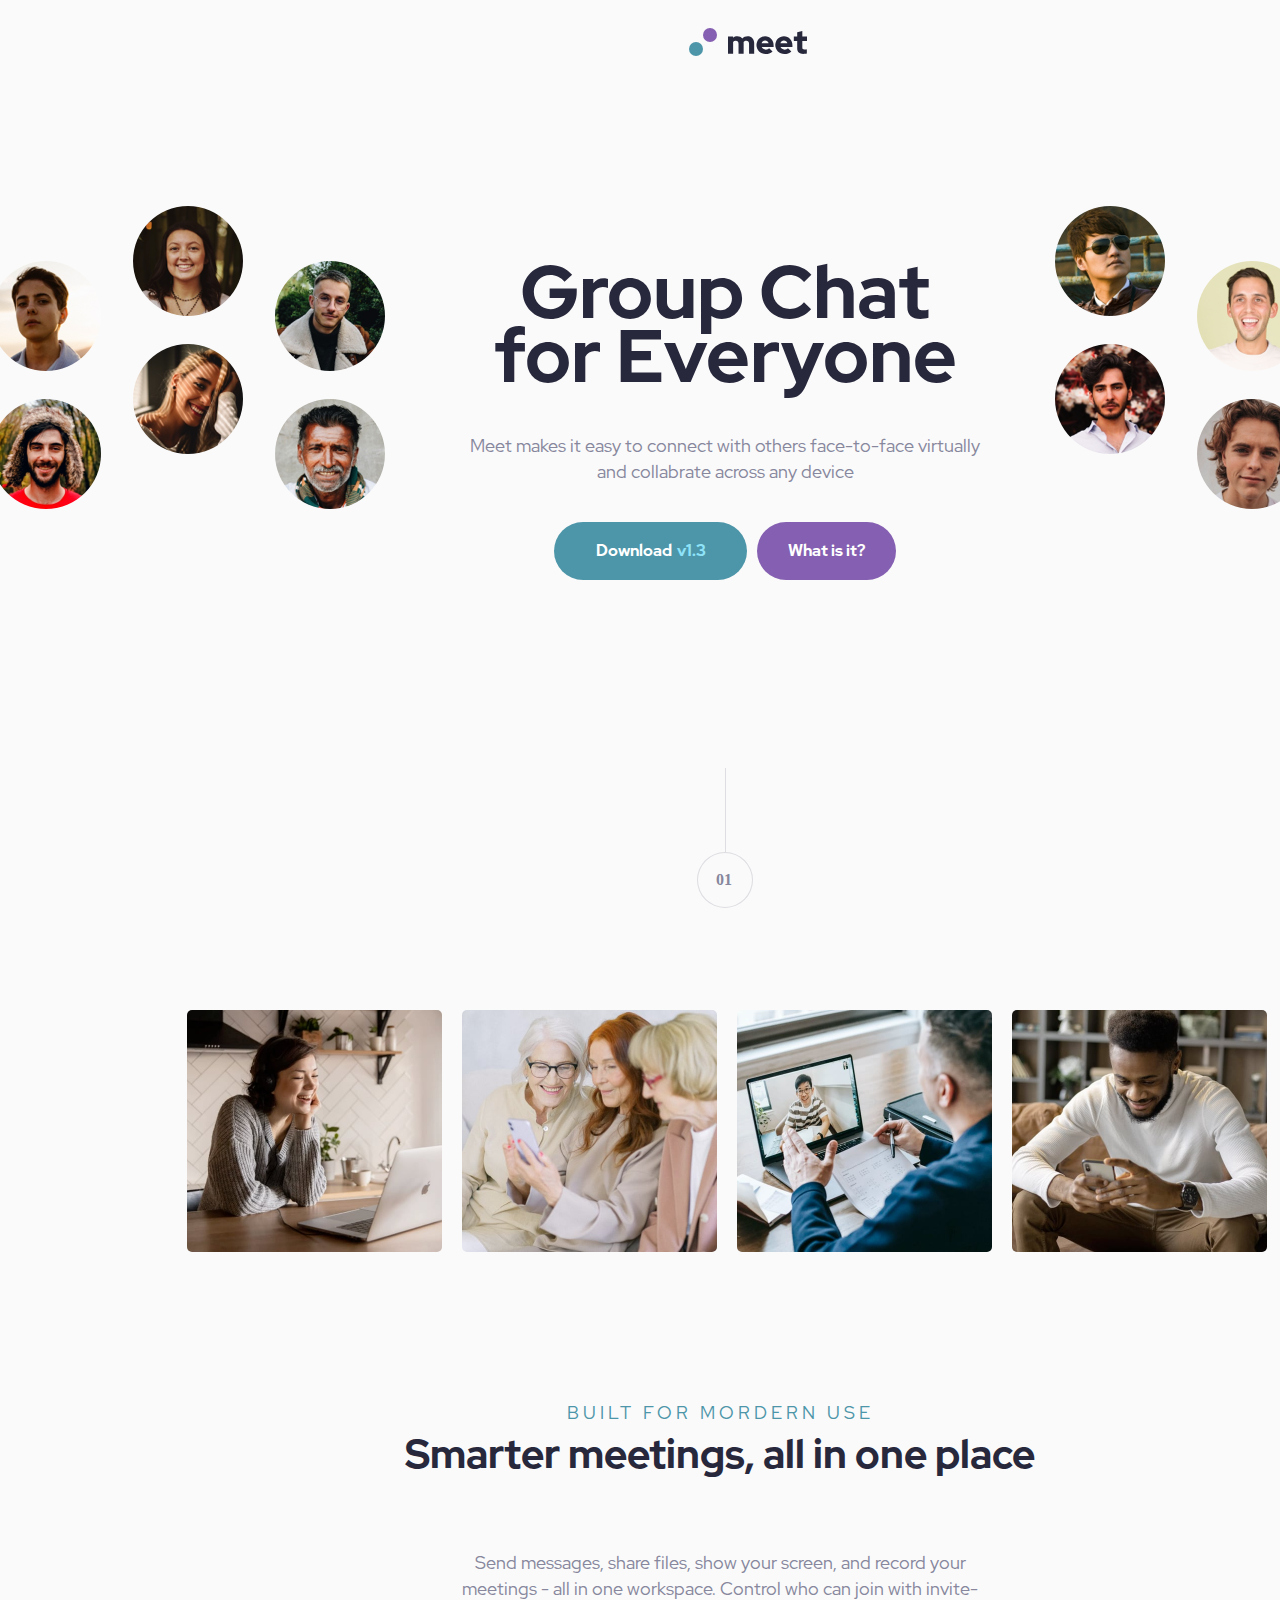
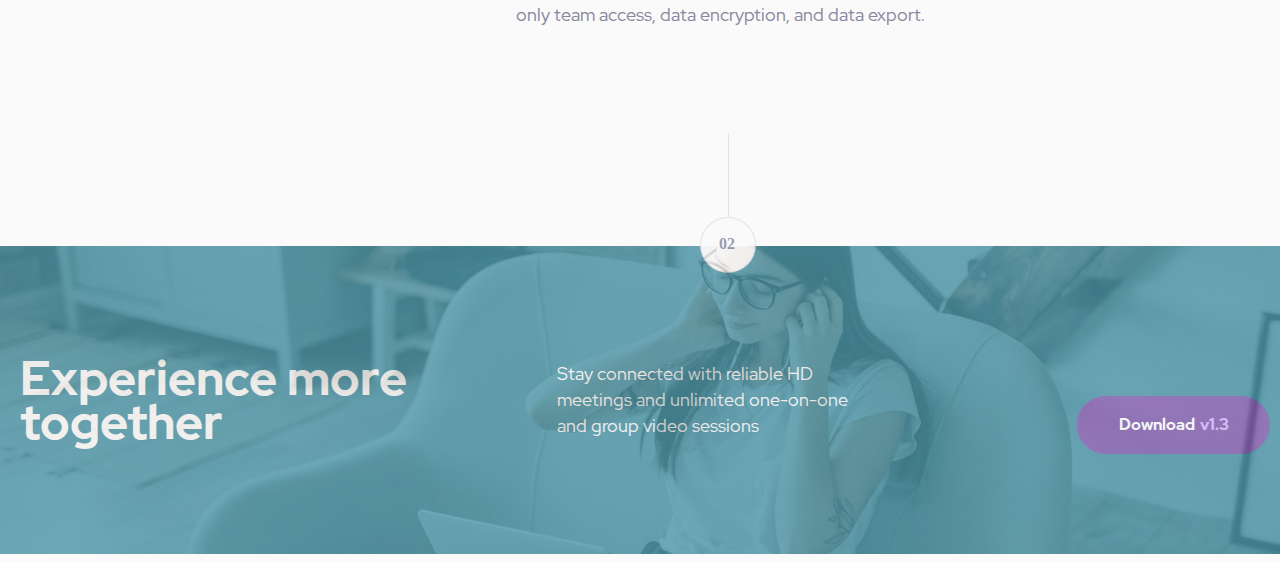
==== commit aaa4d117: "On branch macbookpro  Your branch is up to date with 'origin/macbookpro'. Changes to be committed: 	" ====
--- a/index.html
+++ b/index.html
@@ -60,13 +60,13 @@
   </main>
       
   <footer class="footer-image">
-    <div class="step2">
-      <div class="path"></div>
-      <div class="rectangle">
-        <div class="number">02</div>
+    <div class="footer-container">
+      <div class="step2">
+        <div class="path"></div>
+        <div class="rectangle">
+          <div class="number">02</div>
+        </div>
       </div>
-    </div>
-    <div class="footer-container">
       <p class="message5">Experience more <br> together</p>
       <p class="message6">
         Stay connected with reliable HD <br>meetings and unlimited one-on-one <br> and group video sessions
--- a/style.css
+++ b/style.css
@@ -52,7 +52,7 @@
         flex-direction: row;
         align-self: flex-start;
         background: url(assets/desktop/image-hero-left.png) 0 0 no-repeat;
-        margin: 0px 0px 0px -30px;
+        margin: 0px 0px 0px -10px;
         width: 394px;
         height: 303px;
     }
@@ -61,7 +61,7 @@
         display: flex;
         flex-direction: row;
         background: url(assets/desktop/image-hero-right.png) 0 0 no-repeat;
-        margin: 0px 0px 0px 20px;
+        margin: 30px 0px 0px 0px;
         width: 394px;
         height: 303px;
     }
@@ -260,7 +260,7 @@
         align-self: center;
         align-content: center;
         margin-top: 400px;
-        margin-left: 0%;
+        margin-left: 2%;
     }
     
     #slide1 {
@@ -353,7 +353,7 @@
         justify-items: center;
         align-items: center;
         margin-top: 30px;
-        margin-bottom: 120px;
+        margin-bottom: 50px;
         width: 540px;
     }
     .step2 {
@@ -366,7 +366,7 @@
         flex-shrink: 0;
         background-color: #87879D 25%;
         color: #FAFAFA;
-        margin: -335px 0px 0px 0px; 
+        margin: -845px 0px 0px 700px; 
         mix-blend-mode: normal;
     }
     
@@ -409,7 +409,7 @@
         line-height: 44px;
         color: #FAFAFA;
         mix-blend-mode: unset;
-        margin: 0px 0px 0px 60px;
+        margin: 0px 0px 0px 120px;
     
     }
     
@@ -670,7 +670,8 @@
         justify-items: center;
         justify-content: center;
         align-content: center;
-        margin-top: 341px;
+        margin-top: 420px;
+        margin-left: 1%;
     }
     
     #slide1 {
@@ -1251,6 +1252,8 @@
         margin-top: 150px;
         width: 1080px;
 
+       
+
     }
         
     
@@ -1266,7 +1269,16 @@
         width: 1080px;
         opacity: 0.8;
         column-gap: 60px;
-        
+        height: 240px;
+        margin-top: -80px;
+        
+    }
+
+    .step2 {
+        display: flex;
+        position: absolute;
+        margin-top: -770px;
+        margin-left: 50%;
     }
     
     
@@ -1689,13 +1701,16 @@
         height: 78px;
         margin: 15px;
 
-        
+       
     }
 
     .step2 {
         display: flex;
+        position: absolute;
         margin-top: -970px;
-    }
+        margin-left: 0%;
+    }
+
     .footer-image {
         display: flex;
         flex-direction: column;
@@ -1719,6 +1734,7 @@
         align-content: center;
         justify-content: center;
         justify-items: center;
+        margin-top: 0.1%;
 
         
     }
@@ -2016,7 +2032,7 @@
         margin-top: 450px;
         
     }
-    
+   
     .rectangle {
         display: flex;
         flex-direction: column;
@@ -2142,13 +2158,31 @@
         width: 56px;
         height: 56px;
         align-items: center;
-        
         margin: 20;
     }
 
     .step2 {
         display: flex;
+        flex-direction: column;
         margin-top: -970px;
+        align-self: center;
+    }
+
+    .rectangle {
+        display: flex;
+        flex-direction: column;
+        width: 56px;
+        height: 56px;
+        flex-shrink: 0;
+        align-self: center;
+    }
+
+    .number {
+        display: inline;
+        align-items: center;
+        margin-top: 30%;
+        border: white;
+        background-color: rgba(0, 0, 0, 0);
     }
 
     .footer-image {
@@ -2236,6 +2270,7 @@
         /* identical to box height, or 162% */
 
         color: #FFFFFF;
+        margin-top: 30px;
     }
 
     .button3:hover {
